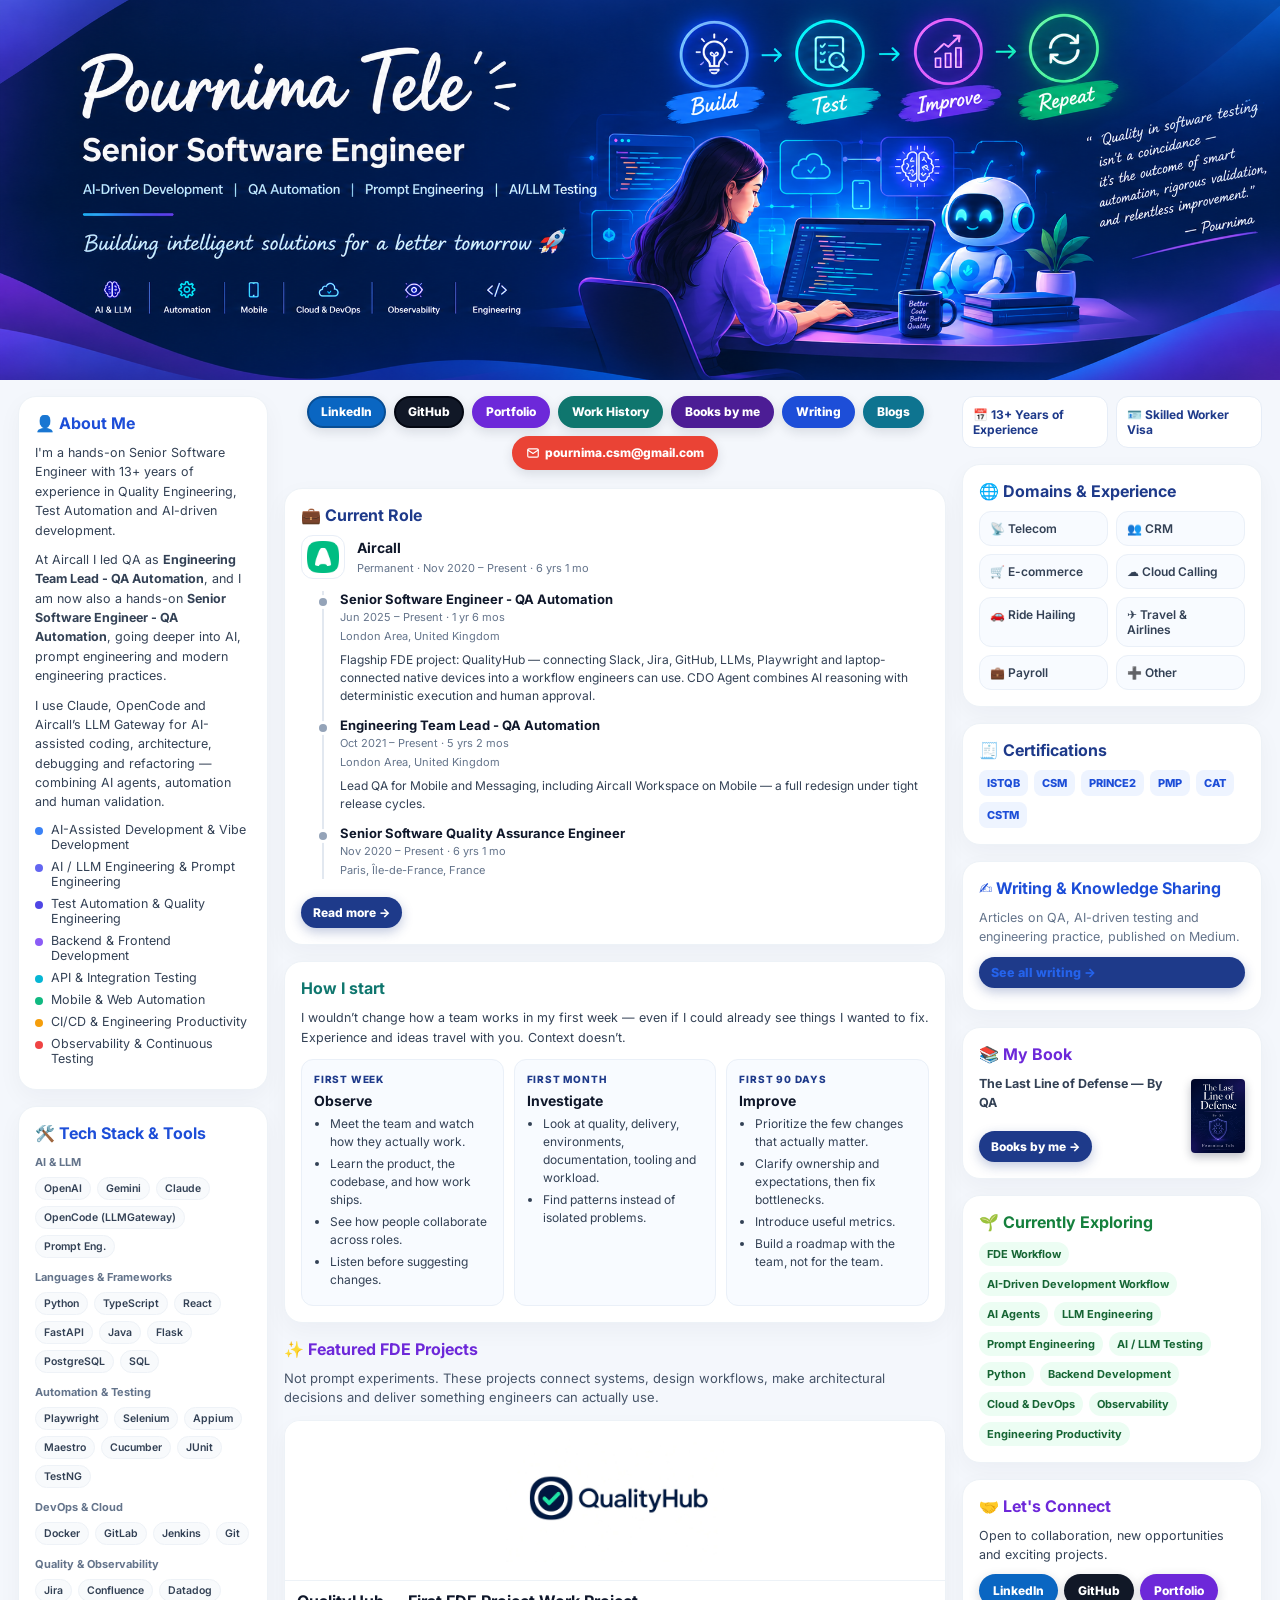
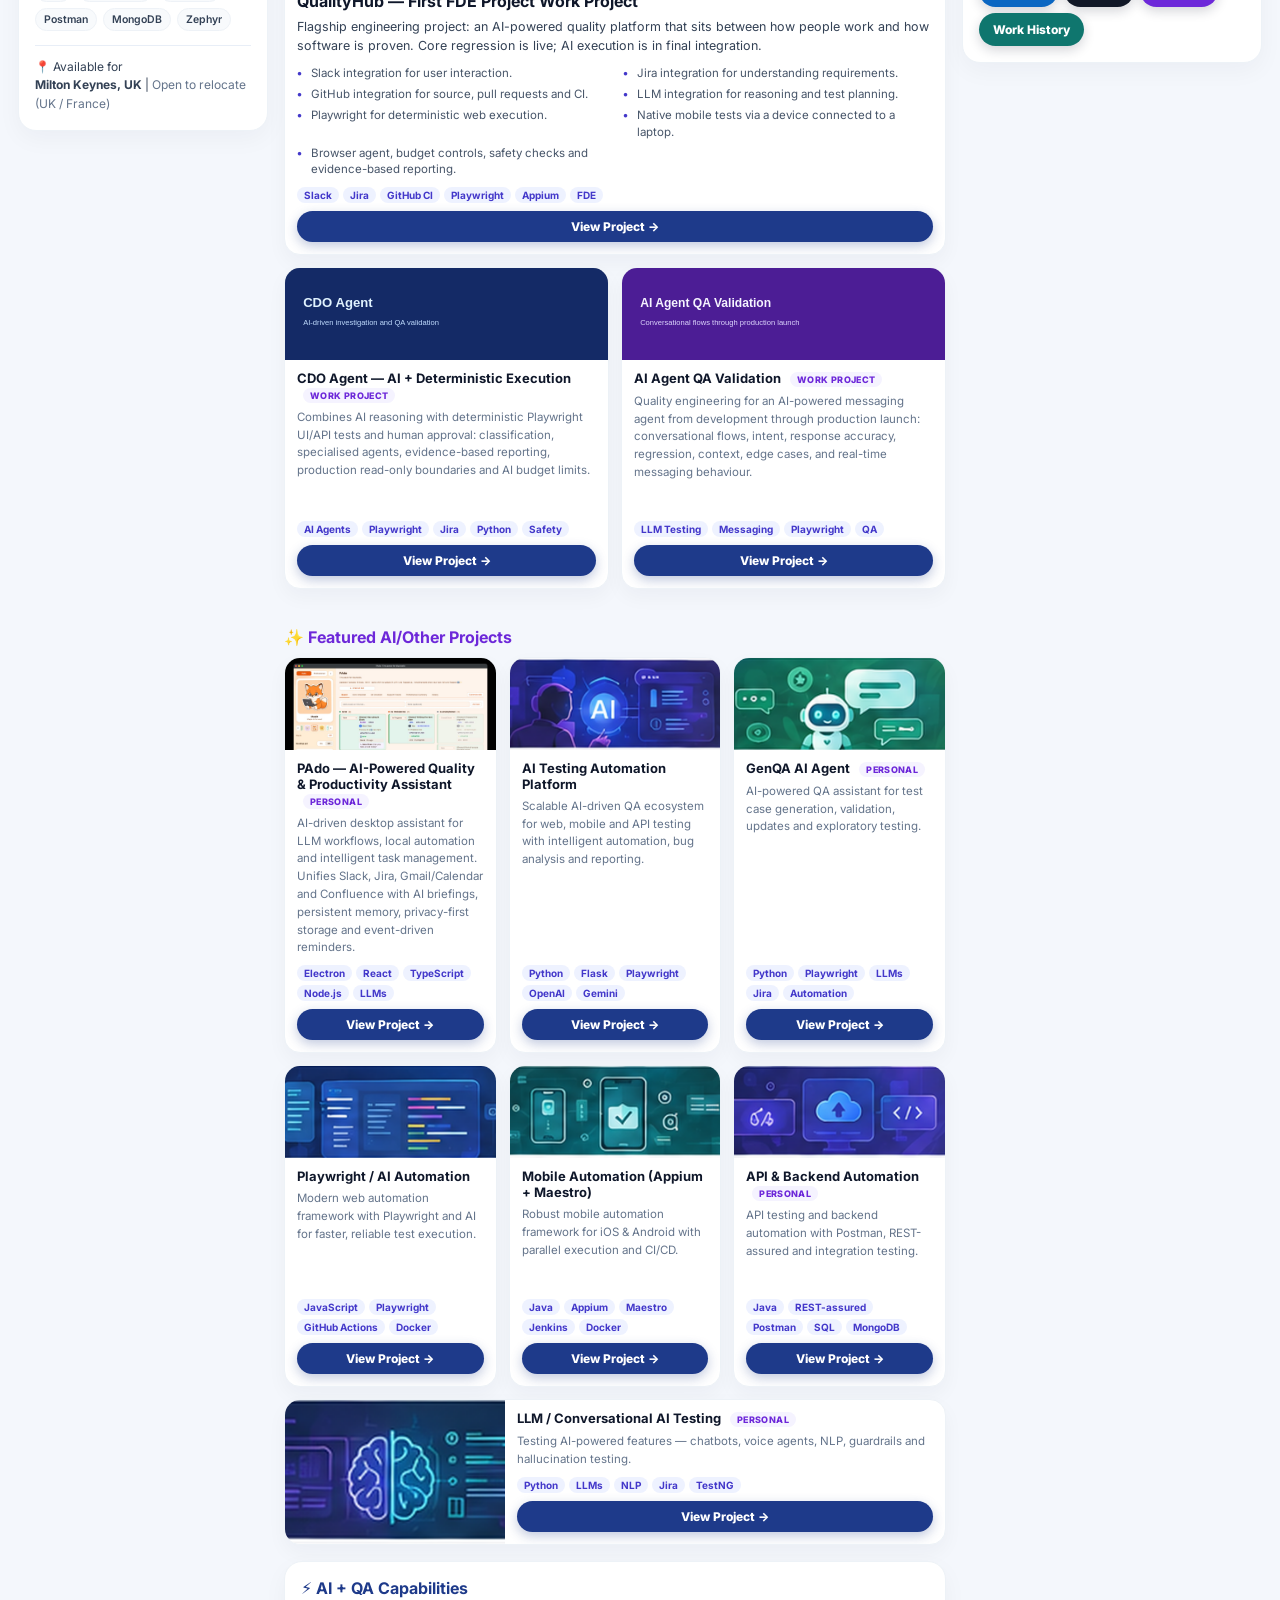
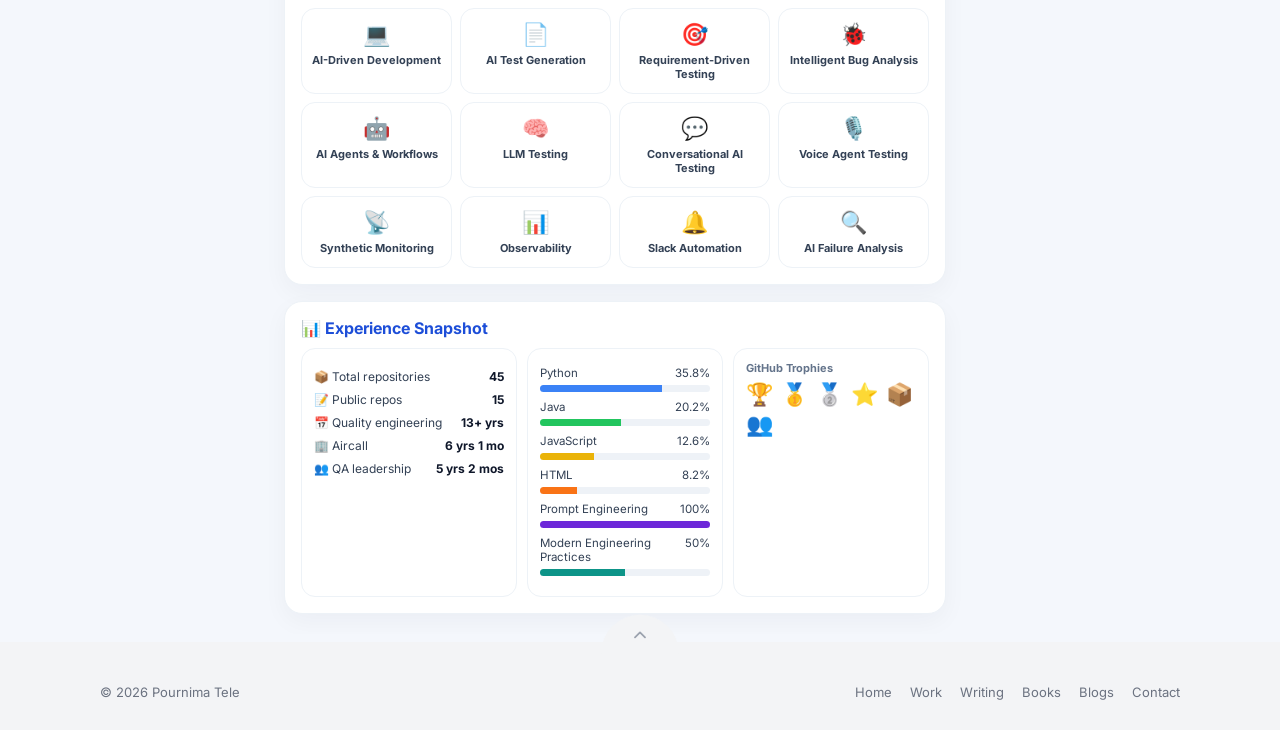
==== index.html @ 843d429a "Use the QualityHub logo on the Featured FDE project card. Co-authored-by: Cursor <cursoragent@cursor" ====
<!DOCTYPE html>
<html lang="en">
<head>
  <meta charset="UTF-8" />
  <meta name="viewport" content="width=device-width, initial-scale=1" />
  <title>Pournima Tele | Senior Software Engineer</title>
  <link rel="preconnect" href="https://fonts.googleapis.com" />
  <link href="https://fonts.googleapis.com/css2?family=Inter:wght@400;500;600;700;800&family=Great+Vibes&display=swap" rel="stylesheet" />
  <style>
    :root {
      --bg: #f4f7fc;
      --card: #ffffff;
      --text: #334155;
      --muted: #64748b;
      --title: #0f172a;
      --line: #e8eef7;
      --blue: #2563eb;
      --purple: #6d28d9;
      --green: #059669;
    }
    * { box-sizing: border-box; }
    body {
      margin: 0;
      background: var(--bg);
      font-family: Inter, ui-sans-serif, system-ui, sans-serif;
      color: var(--text);
    }
    html, body { width: 100%; overflow-x: hidden; }
    .page {
      width: 100%;
      max-width: 1440px;
      margin: 0 auto;
      background: #fff;
      overflow-x: hidden;
    }
    .mobile-hero { display: none; }
    .banner {
      display: block;
      width: 100%;
      height: 380px;
      object-fit: cover;
      object-position: center;
    }
    .shell {
      display: grid;
      grid-template-columns: 250px minmax(0, 1fr) 300px;
      gap: 16px;
      padding: 16px 18px 20px;
      background: var(--bg);
    }
    .shell > * { min-width: 0; }
    .card {
      background: var(--card);
      border: 1px solid #edf2f7;
      border-radius: 18px;
      padding: 16px;
      box-shadow: 0 8px 24px rgba(15, 23, 42, 0.04);
    }
    .stack { display: flex; flex-direction: column; gap: 16px; }
    h2 {
      margin: 0 0 10px;
      font-size: 16px;
      display: flex;
      align-items: center;
      gap: 8px;
    }
    .h-blue { color: #1d4ed8; }
    .h-purple { color: #6d28d9; }
    .h-navy { color: #1e3a8a; }
    .h-teal { color: #0f766e; }
    .h-green { color: #15803d; }
    p { margin: 0 0 10px; font-size: 12.5px; line-height: 1.55; }
    .about-list {
      list-style: none;
      padding: 0;
      margin: 8px 0 0;
      font-size: 12.5px;
    }
    .about-list li {
      display: flex;
      gap: 8px;
      align-items: flex-start;
      margin: 7px 0;
    }
    .dot {
      width: 8px; height: 8px; border-radius: 50%;
      margin-top: 5px; flex: none;
    }
    .group { margin-top: 12px; }
    .group-title {
      font-size: 11px;
      font-weight: 700;
      color: #64748b;
      margin-bottom: 8px;
    }
    .pills { display: flex; flex-wrap: wrap; gap: 6px; }
    .pill {
      display: inline-flex;
      align-items: center;
      gap: 5px;
      border-radius: 999px;
      padding: 4px 8px;
      font-size: 10.5px;
      font-weight: 600;
      background: #f8fafc;
      border: 1px solid #eef2f7;
    }
    .loc {
      margin-top: 14px;
      padding-top: 12px;
      border-top: 1px solid var(--line);
      font-size: 12px;
      color: #334155;
      line-height: 1.55;
    }
    .loc small { color: var(--muted); font-size: inherit; }
    .contact {
      display: flex;
      gap: 8px;
      flex-wrap: wrap;
      justify-content: center;
      align-items: center;
      margin-bottom: 2px;
    }
    .chip {
      display: inline-flex;
      align-items: center;
      gap: 5px;
      background: #fff;
      border: 2px solid #1e3a8a;
      border-radius: 999px;
      padding: 8px 12px;
      font-size: 12px;
      font-weight: 800;
      line-height: 1;
      color: #1e3a8a;
      text-decoration: none;
      box-shadow: 0 4px 12px rgba(15, 23, 42, 0.12);
    }
    .chip svg {
      width: 14px;
      height: 14px;
      flex: none;
    }
    .chip:hover { filter: brightness(1.08); }
    .chip-linkedin { background: #0a66c2; border-color: #084e94; color: #fff; }
    .chip-github { background: #111827; border-color: #030712; color: #fff; }
    .chip-portfolio { background: #6d28d9; border-color: #6d28d9; color: #fff; }
    .chip-email { background: #ea4335; border-color: #ea4335; color: #fff; }
    .chip-work { background: #0f766e; border-color: #0f766e; color: #fff; }
    .chip-books { background: #4c1d95; border-color: #4c1d95; color: #fff; }
    .chip-write { background: #1d4ed8; border-color: #1d4ed8; color: #fff; }
    .chip-blogs { background: #0e7490; border-color: #0e7490; color: #fff; }
    .cover-img {
      width: 54px;
      height: 74px;
      object-fit: cover;
      border-radius: 4px;
      box-shadow: 0 4px 10px rgba(15, 23, 42, 0.28);
      flex: none;
    }
    .role-card h3 {
      margin: 0 0 2px;
      font-size: 15px;
      color: var(--title);
    }
    .role-card .role-sub {
      margin: 0 0 4px;
      font-size: 12px;
      font-weight: 600;
      color: #334155;
    }
    .role-card .co {
      margin: 0;
      font-size: 14px;
      font-weight: 700;
      color: var(--title);
    }
    .role-card .tenure {
      margin: 2px 0 0;
      font-size: 11px;
      color: var(--muted);
    }
    .li-roles {
      border-left: 2px solid #e2e8f0;
      margin: 12px 0 10px 21px;
      padding-left: 16px;
    }
    .li-role { position: relative; padding: 0 0 12px; }
    .li-role:last-child { padding-bottom: 0; }
    .li-role::before {
      content: "";
      position: absolute;
      left: -21px;
      top: 7px;
      width: 8px;
      height: 8px;
      border-radius: 50%;
      background: #94a3b8;
      box-shadow: 0 0 0 3px #fff;
    }
    .li-role h3 {
      margin: 0 0 2px;
      font-size: 13px;
      color: var(--title);
    }
    .li-role .when {
      margin: 0;
      font-size: 11px;
      color: var(--muted);
    }
    .li-role .where {
      margin: 2px 0 0;
      font-size: 11px;
      color: #64748b;
    }
    .li-role .summary {
      margin: 6px 0 0;
      font-size: 12px;
      line-height: 1.5;
      color: var(--text);
    }
    .li-role ul {
      margin: 6px 0 0;
      padding-left: 16px;
      font-size: 12px;
      line-height: 1.5;
      color: var(--text);
    }
    .li-role li { margin: 4px 0; }
    .li-role .group {
      margin: 10px 0 0;
      font-size: 12px;
      font-weight: 700;
      color: var(--title);
    }
    .li-role .group + ul { margin-top: 4px; }
    .li-role .focus {
      margin: 8px 0 0;
      font-size: 11px;
      line-height: 1.5;
      color: var(--muted);
    }
    .role-card .meta {
      margin: 0 0 8px;
      font-size: 11px;
      color: var(--muted);
    }
    .start-lede { margin: 0 0 12px; }
    .start-steps {
      display: grid;
      grid-template-columns: 1fr 1fr 1fr;
      gap: 10px;
    }
    .start-step {
      background: #f8fbff;
      border: 1px solid #eaf0f8;
      border-radius: 12px;
      padding: 12px;
    }
    .start-step .when {
      margin: 0 0 4px;
      font-size: 10px;
      font-weight: 800;
      letter-spacing: 0.08em;
      text-transform: uppercase;
      color: #1e3a8a;
    }
    .start-step h3 {
      margin: 0 0 6px;
      font-size: 14px;
      color: var(--title);
    }
    .start-step ul {
      margin: 0;
      padding-left: 16px;
      font-size: 12px;
      line-height: 1.5;
    }
    .start-step li { margin: 4px 0; }
    .now {
      display: inline-block;
      background: #dcfce7;
      color: #166534;
      font-size: 10px;
      font-weight: 800;
      border-radius: 999px;
      padding: 3px 8px;
      letter-spacing: 0.04em;
      text-transform: uppercase;
      margin-bottom: 8px;
    }
    .role-id {
      display: flex;
      gap: 12px;
      align-items: center;
      margin-bottom: 8px;
    }
    .role-id .logo {
      width: 44px;
      height: 44px;
      object-fit: contain;
      border-radius: 12px;
      background: #fff;
      border: 1px solid #e8eef7;
      padding: 5px;
      flex: none;
    }
    .flagship {
      display: grid;
      grid-template-columns: 1fr;
      background: #fff;
      border: 1px solid #edf2f7;
      border-radius: 16px;
      overflow: hidden;
      margin-bottom: 12px;
      box-shadow: 0 8px 20px rgba(15, 23, 42, 0.04);
    }
    .flagship img {
      width: 100%;
      height: auto;
      min-height: 0;
      max-height: 160px;
      object-fit: contain;
      object-position: center;
      display: block;
      padding: 18px 24px;
      background: #fff;
      border-bottom: 1px solid #edf2f7;
    }
    .flagship .project-body { min-height: 0; }
    .flagship h3 { margin: 0 0 6px; font-size: 16px; color: #0f172a; }
    .flagship p { font-size: 12.5px; }
    .flagship .view { width: 100%; margin-top: auto; }
    .fde-lead {
      margin: 0 0 12px;
      font-size: 13px;
      line-height: 1.5;
      color: #475569;
    }
    .fde-rest {
      display: grid;
      grid-template-columns: 1fr 1fr;
      gap: 12px;
      margin-bottom: 22px;
    }
    .flagship .stack-list {
      display: grid;
      grid-template-columns: 1fr 1fr;
      gap: 5px 16px;
      margin: 0 0 10px;
      padding: 0;
      list-style: none;
    }
    .flagship .stack-list li {
      position: relative;
      padding-left: 14px;
      font-size: 11.5px;
      color: #475569;
      line-height: 1.4;
    }
    .flagship .stack-list li::before {
      content: "•";
      position: absolute;
      left: 0;
      color: #4338ca;
      font-weight: 800;
    }
    .projects {
      display: grid;
      grid-template-columns: 1fr 1fr 1fr;
      gap: 12px;
      align-items: stretch;
    }
    .project {
      display: flex;
      flex-direction: column;
      min-width: 0;
      background: #fff;
      border: 1px solid #edf2f7;
      border-radius: 16px;
      overflow: hidden;
      box-shadow: 0 8px 20px rgba(15, 23, 42, 0.04);
    }
    .project img { width: 100%; height: 92px; object-fit: cover; display: block; flex: none; }
    .project img.shot { object-position: top; }
    .project-body {
      padding: 10px 12px 12px;
      display: flex;
      flex-direction: column;
      flex: 1;
      min-width: 0;
      min-height: 228px;
    }
    .project h3 { margin: 0 0 6px; font-size: 13px; color: #0f172a; }
    .project .badge {
      display: inline-block;
      margin-left: 6px;
      vertical-align: middle;
      background: #f5f3ff;
      color: #6d28d9;
      font-size: 9px;
      font-weight: 800;
      letter-spacing: 0.04em;
      text-transform: uppercase;
      border-radius: 999px;
      padding: 2px 7px;
    }
    .project p { margin: 0 0 8px; font-size: 11.5px; color: #64748b; flex: 1; }
    .tags { display: flex; flex-wrap: wrap; gap: 4px; margin: 0 0 8px; }
    .tag {
      font-size: 10px;
      font-weight: 700;
      padding: 2px 7px;
      border-radius: 999px;
      background: #eef2ff;
      color: #4338ca;
    }
    .view {
      display: inline-flex;
      align-items: center;
      justify-content: center;
      margin-top: 8px;
      padding: 8px 12px;
      border-radius: 999px;
      background: #1e3a8a;
      color: #fff;
      font-size: 12px;
      font-weight: 800;
      text-decoration: none;
      box-shadow: 0 4px 12px rgba(30, 58, 138, 0.28);
    }
    .view:hover { background: #1d4ed8; color: #fff; }
    .project .view { width: 100%; margin-top: auto; }
    .project:last-child:nth-child(3n + 1) {
      grid-column: 1 / -1;
      display: grid;
      grid-template-columns: minmax(160px, 220px) minmax(0, 1fr);
      align-items: stretch;
    }
    .project:last-child:nth-child(3n + 1) .project-body { min-height: 0; }
    .project:last-child:nth-child(3n + 1) img {
      height: 100%;
      min-height: 140px;
    }
    .discuss {
      display: block;
      margin-top: 2px;
      font-size: 8px;
      font-style: italic;
      font-weight: 400;
      color: #94a3b8;
      line-height: 1.25;
    }
    .caps {
      display: grid;
      grid-template-columns: repeat(4, 1fr);
      gap: 8px;
    }
    .cap {
      background: #fff;
      border: 1px solid #edf2f7;
      border-radius: 14px;
      text-align: center;
      padding: 12px 6px;
      font-size: 11px;
      font-weight: 700;
      color: #334155;
    }
    .cap .ico { font-size: 22px; margin-bottom: 6px; }
    .snapshot { display: grid; grid-template-columns: 1.1fr 1fr 1fr; gap: 10px; }
    .mini {
      background: #fff;
      border: 1px solid #edf2f7;
      border-radius: 14px;
      padding: 12px;
    }
    .stat { display: flex; justify-content: space-between; font-size: 12px; margin: 8px 0; }
    .stat b { color: #0f172a; }
    .lang { display: flex; justify-content: space-between; font-size: 11.5px; margin: 5px 0; }
    .bar { height: 7px; border-radius: 99px; background: #eef2f7; overflow: hidden; margin: 2px 0 8px; }
    .bar span { display: block; height: 100%; }
    .right-top {
      display: grid;
      grid-template-columns: 1fr 1fr;
      gap: 8px;
    }
    .stat-pill {
      background: #fff;
      border: 1px solid #e6edf7;
      border-radius: 12px;
      padding: 10px;
      font-size: 12px;
      font-weight: 700;
      color: #1e3a8a;
    }
    .domains {
      display: grid;
      grid-template-columns: 1fr 1fr;
      gap: 8px;
    }
    .domain {
      background: #f8fbff;
      border: 1px solid #eaf0f8;
      border-radius: 12px;
      padding: 9px 10px;
      font-size: 12px;
      font-weight: 600;
    }
    .certs { display: flex; flex-wrap: wrap; gap: 6px; }
    .cert {
      background: #eef4ff;
      color: #1d4ed8;
      border-radius: 8px;
      padding: 6px 8px;
      font-size: 11px;
      font-weight: 800;
    }
    .write p {
      margin: 0 0 10px;
      font-size: 12.5px;
      line-height: 1.55;
      color: #64748b;
    }
    .write a, .write span {
      display: block;
      font-size: 12.5px;
      color: #2563eb;
      text-decoration: none;
      margin: 6px 0;
    }
    .book {
      display: flex;
      justify-content: space-between;
      gap: 8px;
      align-items: center;
    }
    .cover {
      width: 54px; height: 54px;
      border-radius: 10px;
      background: #0f172a;
      color: #fff;
      font-size: 9px;
      font-weight: 700;
      display: flex;
      align-items: center;
      justify-content: center;
      text-align: center;
      padding: 6px;
    }
    .explore { display: flex; flex-wrap: wrap; gap: 6px; }
    .explore span {
      background: #ecfdf3;
      color: #166534;
      border-radius: 999px;
      padding: 5px 8px;
      font-size: 11px;
      font-weight: 700;
    }
    .connect-row { display: flex; gap: 6px; flex-wrap: wrap; margin-top: 8px; }
    .btn {
      color: #fff;
      text-decoration: none;
      border-radius: 999px;
      padding: 9px 14px;
      font-size: 12px;
      font-weight: 800;
      box-shadow: 0 4px 12px rgba(15, 23, 42, 0.18);
    }
    .btn:hover { filter: brightness(1.08); }

    html { scroll-behavior: smooth; }
    .site-foot {
      position: relative;
      z-index: 20;
      background: #f3f4f6;
      color: #6b7280;
      padding: 40px 28px 28px;
      margin-top: 8px;
    }
    .to-top {
      position: absolute;
      left: 50%;
      top: 0;
      transform: translate(-50%, -70%);
      width: 78px;
      height: 39px;
      border-radius: 78px 78px 0 0;
      background: #f3f4f6;
      color: #9ca3af;
      display: grid;
      place-items: end center;
      padding-bottom: 8px;
      text-decoration: none;
    }
    .to-top:hover { color: #4b5563; }
    .foot-inner {
      width: min(1080px, 100%);
      margin: 0 auto;
      display: flex;
      justify-content: space-between;
      align-items: center;
      flex-wrap: wrap;
      gap: 12px 28px;
    }
    .site-foot p { margin: 0; font-size: 13px; }
    .site-foot nav { display: flex; flex-wrap: wrap; gap: 8px 18px; }
    .site-foot nav a {
      color: #6b7280;
      text-decoration: none;
      font-size: 13px;
    }
    .site-foot nav a:hover { color: #111827; }
    @media (max-width: 720px) {
      .foot-inner { justify-content: center; text-align: center; }
      .site-foot nav { justify-content: center; }
    }
    @media (max-width: 1100px) {
      .shell { grid-template-columns: 1fr; }
      .projects, .fde-rest { grid-template-columns: 1fr 1fr; }
      .flagship .stack-list { grid-template-columns: 1fr; }
      .project:last-child:nth-child(3n + 1) {
        grid-column: auto;
        display: flex;
      }
      .project:last-child:nth-child(2n + 1) {
        grid-column: 1 / -1;
        display: grid;
        grid-template-columns: minmax(160px, 220px) minmax(0, 1fr);
        align-items: stretch;
      }
      .caps { grid-template-columns: 1fr 1fr; }
      .snapshot, .domains, .right-top, .start-steps { grid-template-columns: 1fr 1fr; }
    }
    @media (max-width: 720px) {
      .banner { display: none; }
      .mobile-hero {
        display: block;
        background: linear-gradient(120deg, #071433 0%, #1e1b7a 45%, #6d28d9 100%);
        color: #fff;
        padding: 28px 18px 22px;
      }
      .mobile-hero .eyebrow {
        margin: 0 0 6px;
        font-size: 12px;
        letter-spacing: 0.04em;
        text-transform: uppercase;
        opacity: 0.85;
      }
      .mobile-hero h1 {
        margin: 0 0 8px;
        font-family: Georgia, "Times New Roman", serif;
        font-size: 34px;
        line-height: 1.1;
        font-weight: 700;
      }
      .mobile-hero p { margin: 0 0 8px; font-size: 14px; line-height: 1.45; color: #e5e7eb; }
      .mobile-hero .cycle { margin: 12px 0 0; font-weight: 700; color: #fff; }
      .shell { grid-template-columns: 1fr; gap: 12px; padding: 12px; }
      .projects, .fde-rest, .caps, .snapshot, .domains, .right-top, .start-steps { grid-template-columns: 1fr; }
      .flagship { grid-template-columns: 1fr; }
      .flagship img { height: auto; max-height: 120px; min-height: 0; }
      .project img { height: 140px; }
      .project:last-child:nth-child(3n + 1),
      .project:last-child:nth-child(2n + 1) {
        grid-column: auto;
        display: flex;
      }
      .project:last-child:nth-child(3n + 1) img,
      .project:last-child:nth-child(2n + 1) img { height: 140px; min-height: 0; }
      .contact .chip { width: auto; justify-content: center; }
      h2 { font-size: 18px; }
      p, .about-list { font-size: 14px; }
    }
  </style>
</head>
<body id="top">
  <div class="page" id="dashboard">
    <img class="banner" src="./profile-assets/banner.png?v=5" alt="Pournima Tele banner" />
    <div class="mobile-hero">
      <p class="eyebrow">Senior Software Engineer</p>
      <h1>Pournima Tele</h1>
      <p>AI-Driven Development · QA Automation · Prompt Engineering · AI/LLM Testing</p>
      <p class="cycle">Prompt · Build · Test · Improve · Repeat</p>
    </div>
    <div class="shell">
      <aside class="stack" id="col-left">
        <section class="card">
          <h2 class="h-blue">👤 About Me</h2>
          <p>I'm a hands-on Senior Software Engineer with 13+ years of experience in Quality Engineering, Test Automation and AI-driven development.</p>
          <p>At Aircall I led QA as <b>Engineering Team Lead - QA Automation</b>, and I am now also a hands-on <b>Senior Software Engineer - QA Automation</b>, going deeper into AI, prompt engineering and modern engineering practices.</p>
          <p>I use Claude, OpenCode and Aircall’s LLM Gateway for AI-assisted coding, architecture, debugging and refactoring — combining AI agents, automation and human validation.</p>
          <ul class="about-list">
            <li><span class="dot" style="background:#3b82f6"></span>AI-Assisted Development &amp; Vibe Development</li>
            <li><span class="dot" style="background:#6366f1"></span>AI / LLM Engineering & Prompt Engineering</li>
            <li><span class="dot" style="background:#4f46e5"></span>Test Automation & Quality Engineering</li>
            <li><span class="dot" style="background:#8b5cf6"></span>Backend & Frontend Development</li>
            <li><span class="dot" style="background:#06b6d4"></span>API & Integration Testing</li>
            <li><span class="dot" style="background:#10b981"></span>Mobile & Web Automation</li>
            <li><span class="dot" style="background:#f59e0b"></span>CI/CD & Engineering Productivity</li>
            <li><span class="dot" style="background:#ef4444"></span>Observability & Continuous Testing</li>
          </ul>
        </section>
        <section class="card">
          <h2 class="h-blue">🛠️ Tech Stack & Tools</h2>
          <div class="group"><div class="group-title">AI & LLM</div><div class="pills">
            <span class="pill">OpenAI</span><span class="pill">Gemini</span><span class="pill">Claude</span><span class="pill">OpenCode (LLMGateway)</span><span class="pill">Prompt Eng.</span>
          </div></div>
          <div class="group"><div class="group-title">Languages & Frameworks</div><div class="pills">
            <span class="pill">Python</span><span class="pill">TypeScript</span><span class="pill">React</span><span class="pill">FastAPI</span><span class="pill">Java</span><span class="pill">Flask</span><span class="pill">PostgreSQL</span><span class="pill">SQL</span>
          </div></div>
          <div class="group"><div class="group-title">Automation & Testing</div><div class="pills">
            <span class="pill">Playwright</span><span class="pill">Selenium</span><span class="pill">Appium</span><span class="pill">Maestro</span>
            <span class="pill">Cucumber</span><span class="pill">JUnit</span><span class="pill">TestNG</span>
          </div></div>
          <div class="group"><div class="group-title">DevOps & Cloud</div><div class="pills">
            <span class="pill">Docker</span><span class="pill">GitLab</span><span class="pill">Jenkins</span><span class="pill">Git</span>
          </div></div>
          <div class="group"><div class="group-title">Quality & Observability</div><div class="pills">
            <span class="pill">Jira</span><span class="pill">Confluence</span><span class="pill">Datadog</span><span class="pill">Postman</span>
            <span class="pill">MongoDB</span><span class="pill">Zephyr</span>
          </div></div>
          <div class="loc">📍 Available for<br/><b>Milton Keynes, UK</b> | <small>Open to relocate (UK / France)</small></div>
        </section>
      </aside>

      <main class="stack" id="col-center">
        <div class="contact">
          <a class="chip chip-linkedin" href="https://www.linkedin.com/in/pournimatele/" target="_blank" rel="noopener noreferrer">LinkedIn</a>
          <a class="chip chip-github" href="https://github.com/QAPournima">GitHub</a>
          <a class="chip chip-portfolio" href="https://pournimacsm.wixsite.com/qapournima" target="_blank" rel="noopener noreferrer">Portfolio</a>
          <a class="chip chip-work" href="./work-history.html">Work History</a>
          <a class="chip chip-books" href="./books.html">Books by me</a>
          <a class="chip chip-write" href="./writing.html">Writing</a>
          <a class="chip chip-blogs" href="./blogs.html">Blogs</a>
          <a class="chip chip-email" href="mailto:pournima.csm@gmail.com" title="Contact me">
            <svg viewBox="0 0 24 24" fill="none" stroke="currentColor" stroke-width="2" stroke-linecap="round" stroke-linejoin="round" aria-hidden="true"><rect x="3" y="5" width="18" height="14" rx="2"/><path d="M3 7l9 6 9-6"/></svg>
            pournima.csm@gmail.com
          </a>
        </div>
        <section class="card role-card">
          <h2 class="h-navy">💼 Current Role</h2>
          <div class="role-id">
            <img class="logo" src="./profile-assets/logos/aircall.png" alt="Aircall logo" />
            <div>
              <p class="co">Aircall</p>
              <p class="tenure">Permanent · Nov 2020 – Present · 6 yrs 1 mo</p>
            </div>
          </div>
          <div class="li-roles">
            <div class="li-role">
              <h3>Senior Software Engineer - QA Automation</h3>
              <p class="when">Jun 2025 – Present · 1 yr 6 mos</p>
              <p class="where">London Area, United Kingdom</p>
              <p class="summary">Flagship FDE project: QualityHub — connecting Slack, Jira, GitHub, LLMs, Playwright and laptop-connected native devices into a workflow engineers can use. CDO Agent combines AI reasoning with deterministic execution and human approval.</p>
            </div>
            <div class="li-role">
              <h3>Engineering Team Lead - QA Automation</h3>
              <p class="when">Oct 2021 – Present · 5 yrs 2 mos</p>
              <p class="where">London Area, United Kingdom</p>
              <p class="summary">Lead QA for Mobile and Messaging, including Aircall Workspace on Mobile — a full redesign under tight release cycles.</p>
            </div>
            <div class="li-role">
              <h3>Senior Software Quality Assurance Engineer</h3>
              <p class="when">Nov 2020 – Present · 6 yrs 1 mo</p>
              <p class="where">Paris, Île-de-France, France</p>
            </div>
          </div>
          <a class="view" href="./work-history.html#aircall">Read more →</a>
        </section>
        <section class="card start-card">
          <h2 class="h-teal">How I start</h2>
          <p class="start-lede">I wouldn’t change how a team works in my first week — even if I could already see things I wanted to fix. Experience and ideas travel with you. Context doesn’t.</p>
          <div class="start-steps">
            <article class="start-step">
              <p class="when">First week</p>
              <h3>Observe</h3>
              <ul>
                <li>Meet the team and watch how they actually work.</li>
                <li>Learn the product, the codebase, and how work ships.</li>
                <li>See how people collaborate across roles.</li>
                <li>Listen before suggesting changes.</li>
              </ul>
            </article>
            <article class="start-step">
              <p class="when">First month</p>
              <h3>Investigate</h3>
              <ul>
                <li>Look at quality, delivery, environments, documentation, tooling and workload.</li>
                <li>Find patterns instead of isolated problems.</li>
              </ul>
            </article>
            <article class="start-step">
              <p class="when">First 90 days</p>
              <h3>Improve</h3>
              <ul>
                <li>Prioritize the few changes that actually matter.</li>
                <li>Clarify ownership and expectations, then fix bottlenecks.</li>
                <li>Introduce useful metrics.</li>
                <li>Build a roadmap with the team, not for the team.</li>
              </ul>
            </article>
          </div>
        </section>
        <section>
          <h2 class="h-purple">✨ Featured FDE Projects</h2>
          <p class="fde-lead">Not prompt experiments. These projects connect systems, design workflows, make architectural decisions and deliver something engineers can actually use.</p>
          <article class="flagship">
            <img src="./profile-assets/qualityhub-logo.jpg" alt="QualityHub logo" />
            <div class="project-body">
              <h3>QualityHub — First FDE Project <span class="badge">Work Project</span></h3>
              <p>Flagship engineering project: an AI-powered quality platform that sits between how people work and how software is proven. Core regression is live; AI execution is in final integration.</p>
              <ul class="stack-list">
                <li>Slack integration for user interaction.</li>
                <li>Jira integration for understanding requirements.</li>
                <li>GitHub integration for source, pull requests and CI.</li>
                <li>LLM integration for reasoning and test planning.</li>
                <li>Playwright for deterministic web execution.</li>
                <li>Native mobile tests via a device connected to a laptop.</li>
                <li>Browser agent, budget controls, safety checks and evidence-based reporting.</li>
              </ul>
              <div class="tags"><span class="tag">Slack</span><span class="tag">Jira</span><span class="tag">GitHub CI</span><span class="tag">Playwright</span><span class="tag">Appium</span><span class="tag">FDE</span></div>
              <a class="view" href="https://qapournima.github.io/qualityhub/">View Project →</a>
            </div>
          </article>
          <div class="fde-rest">
            <article class="project">
              <img src="./profile-assets/cdo-agent.svg" alt="CDO Agent AI-driven engineering workflow" />
              <div class="project-body">
                <h3>CDO Agent — AI + Deterministic Execution <span class="badge">Work Project</span></h3>
                <p>Combines AI reasoning with deterministic Playwright UI/API tests and human approval: classification, specialised agents, evidence-based reporting, production read-only boundaries and AI budget limits.</p>
                <div class="tags"><span class="tag">AI Agents</span><span class="tag">Playwright</span><span class="tag">Jira</span><span class="tag">Python</span><span class="tag">Safety</span></div>
                <a class="view" href="./work-history.html#aircall">View Project →</a>
              </div>
            </article>
            <article class="project">
              <img src="./profile-assets/ai-agent-qa.svg" alt="AI Agent QA Validation" />
              <div class="project-body">
                <h3>AI Agent QA Validation <span class="badge">Work Project</span></h3>
                <p>Quality engineering for an AI-powered messaging agent from development through production launch: conversational flows, intent, response accuracy, regression, context, edge cases, and real-time messaging behaviour.</p>
                <div class="tags"><span class="tag">LLM Testing</span><span class="tag">Messaging</span><span class="tag">Playwright</span><span class="tag">QA</span></div>
                <a class="view" href="./work-history.html#aircall">View Project →</a>
              </div>
            </article>
          </div>
        </section>
        <section>
          <h2 class="h-purple">✨ Featured AI/Other Projects</h2>
          <div class="projects">
            <article class="project">
              <img class="shot" src="./profile-assets/pado.png" alt="PAdo AI-powered quality and productivity assistant" />
              <div class="project-body">
                <h3>PAdo — AI-Powered Quality &amp; Productivity Assistant <span class="badge">Personal</span></h3>
                <p>AI-driven desktop assistant for LLM workflows, local automation and intelligent task management. Unifies Slack, Jira, Gmail/Calendar and Confluence with AI briefings, persistent memory, privacy-first storage and event-driven reminders.</p>
                <div class="tags"><span class="tag">Electron</span><span class="tag">React</span><span class="tag">TypeScript</span><span class="tag">Node.js</span><span class="tag">LLMs</span></div>
                <a class="view" href="https://github.com/QAPournima/PAdo">View Project →</a>
              </div>
            </article>
            <article class="project">
              <img src="./profile-assets/ai-testing-platform.png" alt="AI Testing Automation Platform" />
              <div class="project-body">
                <h3>AI Testing Automation Platform</h3>
                <p>Scalable AI-driven QA ecosystem for web, mobile and API testing with intelligent automation, bug analysis and reporting.</p>
                <div class="tags"><span class="tag">Python</span><span class="tag">Flask</span><span class="tag">Playwright</span><span class="tag">OpenAI</span><span class="tag">Gemini</span></div>
                <a class="view" href="https://github.com/QAPournima/Zap-Prototype">View Project →</a>
              </div>
            </article>
            <article class="project">
              <img src="./profile-assets/genqa-ai-agent.png" alt="GenQA AI Agent" />
              <div class="project-body">
                <h3>GenQA AI Agent <span class="badge">Personal</span></h3>
                <p>AI-powered QA assistant for test case generation, validation, updates and exploratory testing.</p>
                <div class="tags"><span class="tag">Python</span><span class="tag">Playwright</span><span class="tag">LLMs</span><span class="tag">Jira</span><span class="tag">Automation</span></div>
                <a class="view" href="https://github.com/QAPournima/GenQA-AI-Agent-Web">View Project →</a>
              </div>
            </article>
            <article class="project">
              <img src="./profile-assets/playwright-ai-automation.png" alt="Playwright AI Automation" />
              <div class="project-body">
                <h3>Playwright / AI Automation</h3>
                <p>Modern web automation framework with Playwright and AI for faster, reliable test execution.</p>
                <div class="tags"><span class="tag">JavaScript</span><span class="tag">Playwright</span><span class="tag">GitHub Actions</span><span class="tag">Docker</span></div>
                <a class="view" href="https://github.com/QAPournima/playwrightWithJavascript">View Project →</a>
              </div>
            </article>
            <article class="project">
              <img src="./profile-assets/mobile-maestro-automation.png" alt="Mobile Automation" />
              <div class="project-body">
                <h3>Mobile Automation (Appium + Maestro)</h3>
                <p>Robust mobile automation framework for iOS & Android with parallel execution and CI/CD.</p>
                <div class="tags"><span class="tag">Java</span><span class="tag">Appium</span><span class="tag">Maestro</span><span class="tag">Jenkins</span><span class="tag">Docker</span></div>
                <a class="view" href="https://github.com/QAPournima/QAAutomationTest_Mobile">View Project →</a>
              </div>
            </article>
            <article class="project">
              <img src="./profile-assets/api-backend-automation.png" alt="API and Backend Automation" />
              <div class="project-body">
                <h3>API & Backend Automation <span class="badge">Personal</span></h3>
                <p>API testing and backend automation with Postman, REST-assured and integration testing.</p>
                <div class="tags"><span class="tag">Java</span><span class="tag">REST-assured</span><span class="tag">Postman</span><span class="tag">SQL</span><span class="tag">MongoDB</span></div>
                <a class="view" href="https://github.com/QAPournima/QAAutomation">View Project →</a>
              </div>
            </article>
            <article class="project">
              <img src="./profile-assets/llm-conversational-ai-testing.png" alt="LLM Conversational AI Testing" />
              <div class="project-body">
                <h3>LLM / Conversational AI Testing <span class="badge">Personal</span></h3>
                <p>Testing AI-powered features — chatbots, voice agents, NLP, guardrails and hallucination testing.</p>
                <div class="tags"><span class="tag">Python</span><span class="tag">LLMs</span><span class="tag">NLP</span><span class="tag">Jira</span><span class="tag">TestNG</span></div>
                <a class="view" href="https://github.com/QAPournima/AI-Testing-Agents">View Project →</a>
              </div>
            </article>
          </div>
        </section>
        <section class="card">
          <h2 class="h-navy">⚡ AI + QA Capabilities</h2>
          <div class="caps">
            <div class="cap"><div class="ico">💻</div>AI-Driven Development</div>
            <div class="cap"><div class="ico">📄</div>AI Test Generation</div>
            <div class="cap"><div class="ico">🎯</div>Requirement-Driven Testing</div>
            <div class="cap"><div class="ico">🐞</div>Intelligent Bug Analysis</div>
            <div class="cap"><div class="ico">🤖</div>AI Agents & Workflows</div>
            <div class="cap"><div class="ico">🧠</div>LLM Testing</div>
            <div class="cap"><div class="ico">💬</div>Conversational AI Testing</div>
            <div class="cap"><div class="ico">🎙️</div>Voice Agent Testing</div>
            <div class="cap"><div class="ico">📡</div>Synthetic Monitoring</div>
            <div class="cap"><div class="ico">📊</div>Observability</div>
            <div class="cap"><div class="ico">🔔</div>Slack Automation</div>
            <div class="cap"><div class="ico">🔍</div>AI Failure Analysis</div>
          </div>
        </section>
        <section class="card">
          <h2 class="h-blue">📊 Experience Snapshot</h2>
          <div class="snapshot">
            <div class="mini">
              <div class="stat"><span>📦 Total repositories</span><b>45</b></div>
              <div class="stat"><span>📝 Public repos</span><b>15</b></div>
              <div class="stat"><span>📅 Quality engineering</span><b>13+ yrs</b></div>
              <div class="stat"><span>🏢 Aircall</span><b>6 yrs 1 mo</b></div>
              <div class="stat"><span>👥 QA leadership</span><b>5 yrs 2 mos</b></div>
            </div>
            <div class="mini">
              <div class="lang"><span>Python</span><span>35.8%</span></div><div class="bar"><span style="width:72%;background:#3b82f6"></span></div>
              <div class="lang"><span>Java</span><span>20.2%</span></div><div class="bar"><span style="width:48%;background:#22c55e"></span></div>
              <div class="lang"><span>JavaScript</span><span>12.6%</span></div><div class="bar"><span style="width:32%;background:#eab308"></span></div>
              <div class="lang"><span>HTML</span><span>8.2%</span></div><div class="bar"><span style="width:22%;background:#f97316"></span></div>
              <div class="lang"><span>Prompt Engineering</span><span>100%</span></div><div class="bar"><span style="width:100%;background:#6d28d9"></span></div>
              <div class="lang"><span>Modern Engineering Practices</span><span>50%</span></div><div class="bar"><span style="width:50%;background:#0d9488"></span></div>
            </div>
            <div class="mini">
              <div class="group-title">GitHub Trophies</div>
              <div style="display:flex;flex-wrap:wrap;gap:8px;font-size:22px;line-height:1;margin-top:8px;">
                <span title="Commits">🏆</span>
                <span title="Pull Requests">🥇</span>
                <span title="Issues">🥈</span>
                <span title="Stars">⭐</span>
                <span title="Repositories">📦</span>
                <span title="Followers">👥</span>
              </div>
            </div>
          </div>
        </section>
      </main>

      <aside class="stack" id="col-right">
        <div class="right-top">
          <div class="stat-pill">📅 13+ Years of Experience</div>
          <div class="stat-pill">🪪 Skilled Worker Visa</div>
        </div>
        <section class="card">
          <h2 class="h-navy">🌐 Domains & Experience</h2>
          <div class="domains">
            <div class="domain">📡 Telecom</div>
            <div class="domain">👥 CRM</div>
            <div class="domain">🛒 E-commerce</div>
            <div class="domain">☁️ Cloud Calling</div>
            <div class="domain">🚗 Ride Hailing</div>
            <div class="domain">✈️ Travel & Airlines</div>
            <div class="domain">💼 Payroll</div>
            <div class="domain">➕ Other</div>
          </div>
        </section>
        <section class="card">
          <h2 class="h-navy">🧾 Certifications</h2>
          <div class="certs">
            <span class="cert">ISTQB</span><span class="cert">CSM</span><span class="cert">PRINCE2</span>
            <span class="cert">PMP</span><span class="cert">CAT</span><span class="cert">CSTM</span>
          </div>
        </section>
        <section class="card write">
          <h2 class="h-blue">✍️ Writing & Knowledge Sharing</h2>
          <p>Articles on QA, AI-driven testing and engineering practice, published on Medium.</p>
          <a class="view" href="./writing.html">See all writing →</a>
        </section>
        <section class="card">
          <h2 class="h-purple">📚 My Book</h2>
          <div class="book">
            <div>
              <p><b>The Last Line of Defense — By QA</b></p>
              <a class="view" href="./books.html">Books by me →</a>
            </div>
            <a href="./books/read.html?id=the-last-line-of-defense"><img class="cover-img" src="./profile-assets/books/last-line-cover.png" alt="The Last Line of Defense cover" /></a>
          </div>
        </section>
        <section class="card">
          <h2 class="h-green">🌱 Currently Exploring</h2>
          <div class="explore">
            <span>FDE Workflow</span><span>AI-Driven Development Workflow</span>
            <span>AI Agents</span><span>LLM Engineering</span><span>Prompt Engineering</span>
            <span>AI / LLM Testing</span><span>Python</span><span>Backend Development</span>
            <span>Cloud & DevOps</span><span>Observability</span><span>Engineering Productivity</span>
          </div>
        </section>
        <section class="card">
          <h2 class="h-purple">🤝 Let's Connect</h2>
          <p>Open to collaboration, new opportunities and exciting projects.</p>
          <div class="connect-row">
            <a class="btn" style="background:#0a66c2" href="https://www.linkedin.com/in/pournimatele/" target="_blank" rel="noopener noreferrer">LinkedIn</a>
            <a class="btn" style="background:#111827" href="https://github.com/QAPournima">GitHub</a>
            <a class="btn" style="background:#6d28d9" href="https://pournimacsm.wixsite.com/qapournima" target="_blank" rel="noopener noreferrer">Portfolio</a>
            <a class="btn" style="background:#0f766e" href="./work-history.html">Work History</a>
          </div>
        </section>
      </aside>
    </div>
  </div>
  <footer class="site-foot">
    <a class="to-top" href="#top" aria-label="Back to top"><svg viewBox="0 0 24 24" width="20" height="20" aria-hidden="true"><path d="M6 14l6-6 6 6" fill="none" stroke="currentColor" stroke-width="2.2" stroke-linecap="round" stroke-linejoin="round"/></svg></a>
    <div class="foot-inner">
      <p>© 2026 Pournima Tele</p>
      <nav aria-label="Footer">
        <a href="./index.html">Home</a>
        <a href="./work-history.html">Work</a>
        <a href="./writing.html">Writing</a>
        <a href="./books.html">Books</a>
        <a href="./blogs.html">Blogs</a>
        <a href="mailto:pournima.csm@gmail.com">Contact</a>
      </nav>
    </div>
  </footer>
</body>
</html>
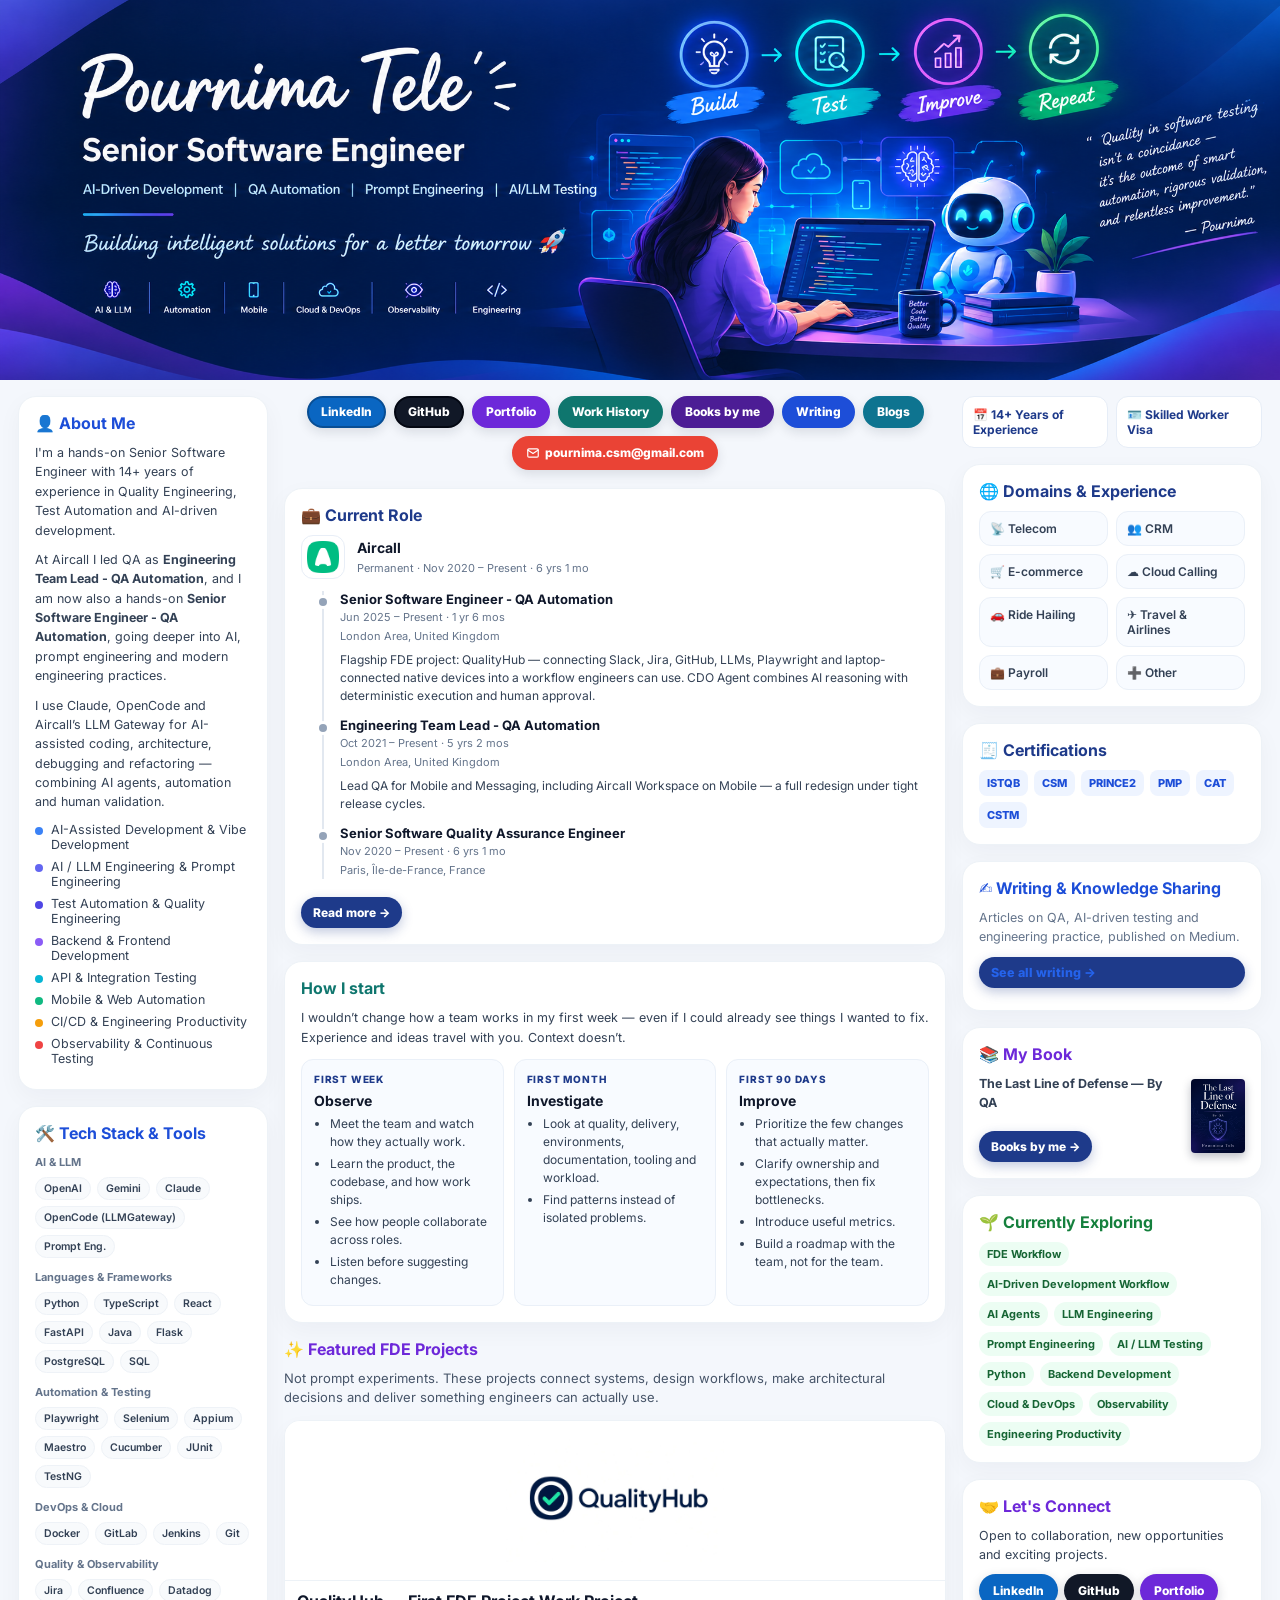
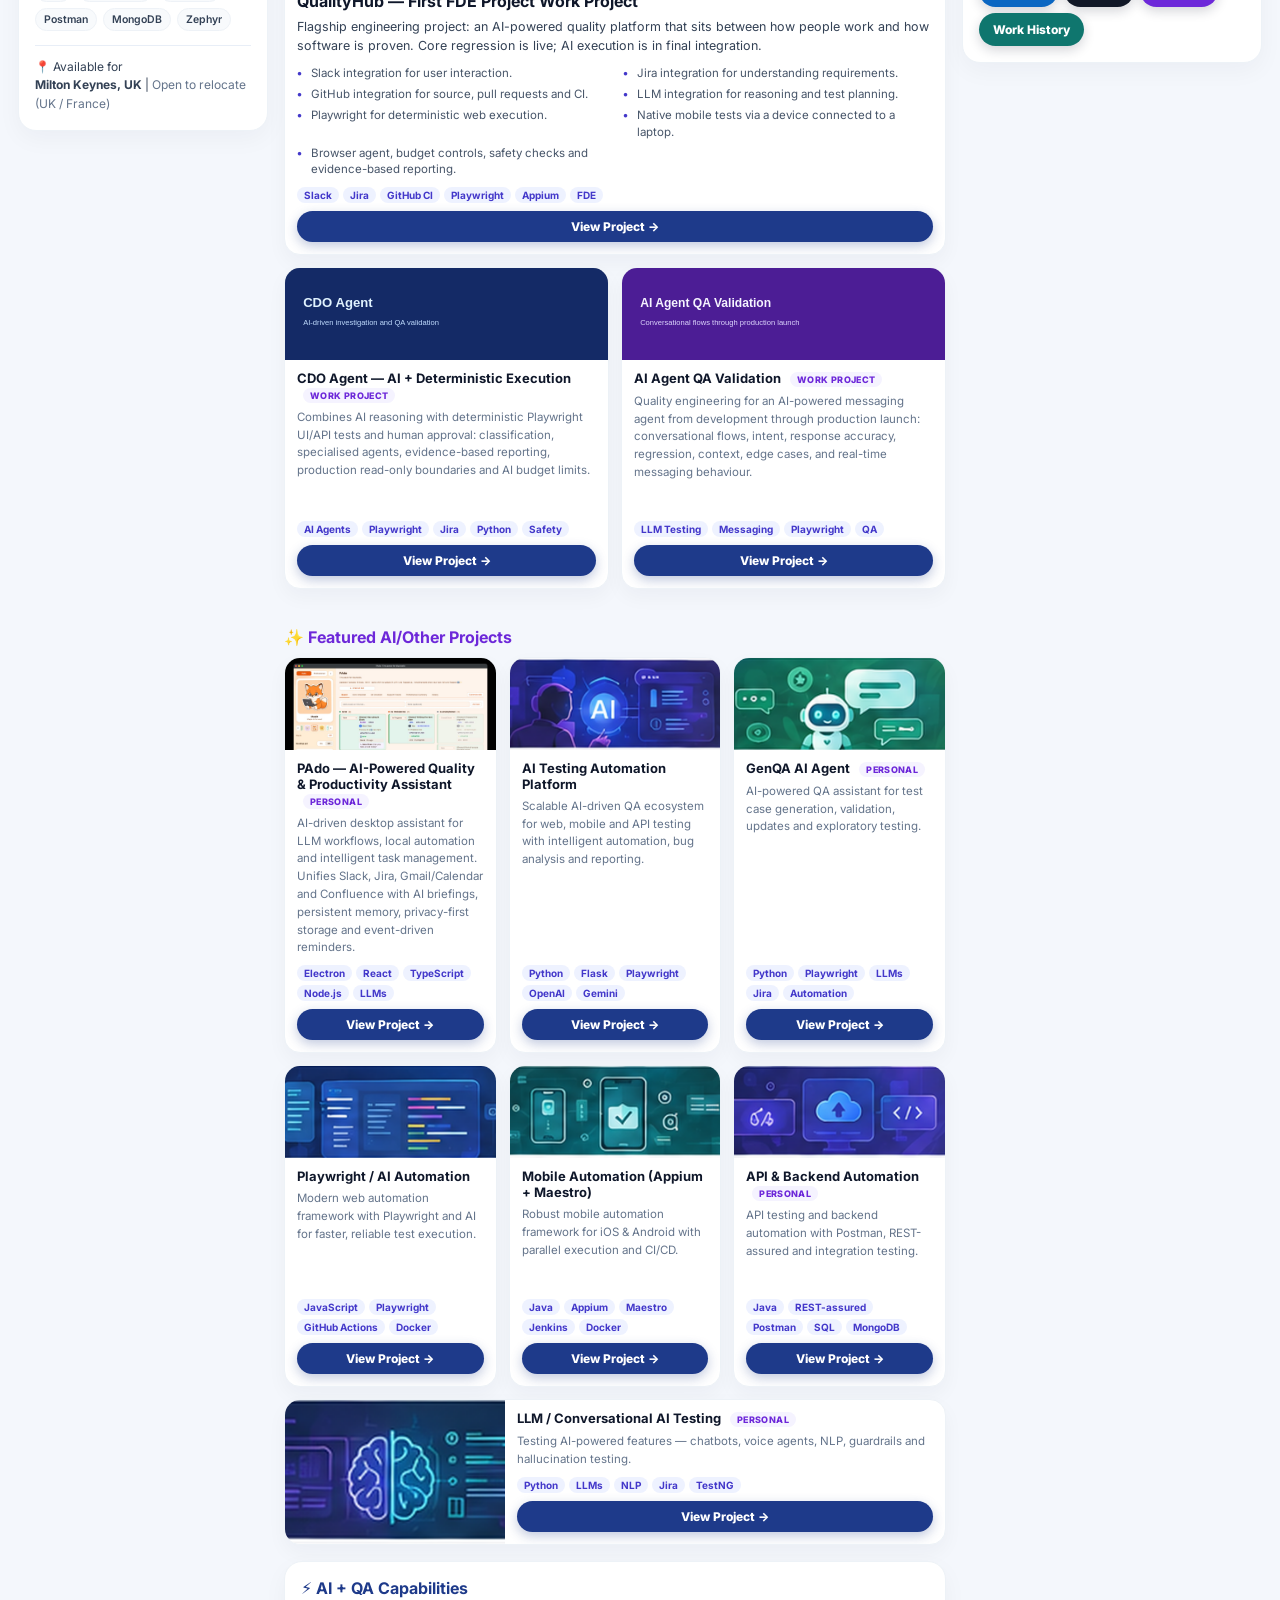
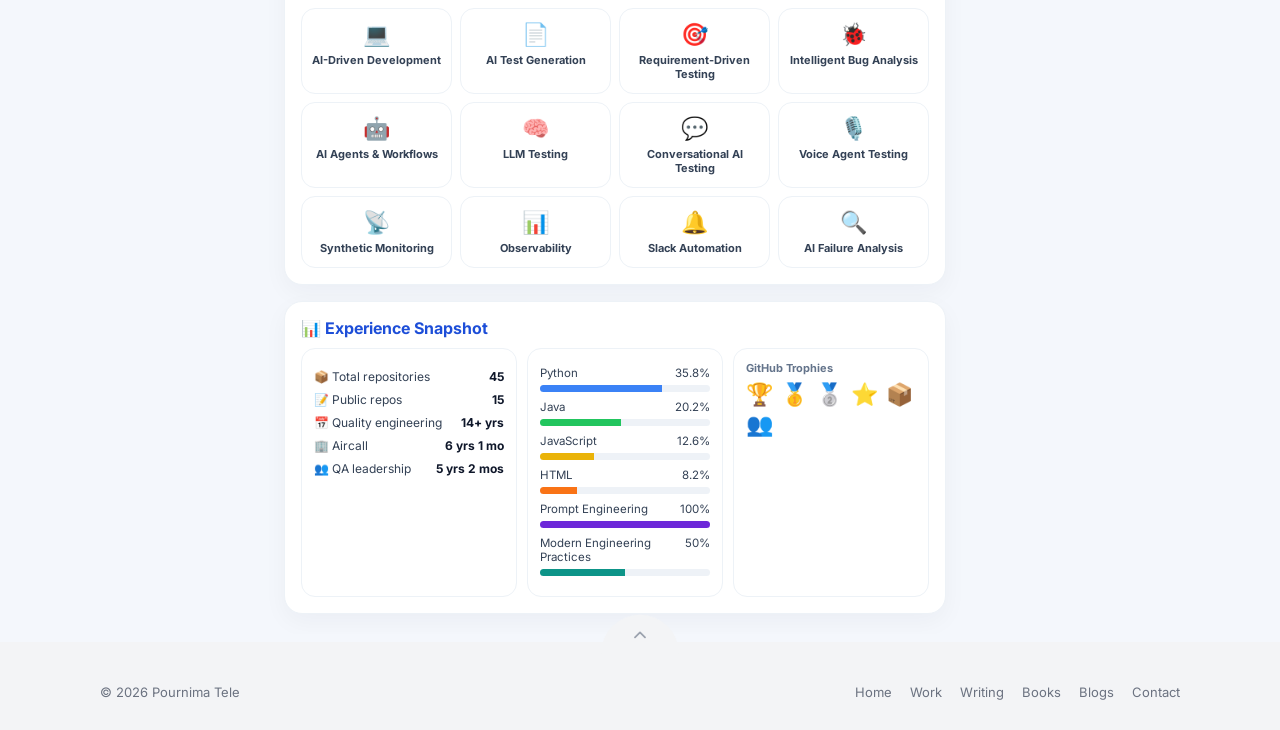
==== commit 219360b4: "Update total experience to 14+ years to match LinkedIn. Co-authored-by: Cursor <cursoragent@cursor.c" ====
--- a/index.html
+++ b/index.html
@@ -687,7 +687,7 @@
       <aside class="stack" id="col-left">
         <section class="card">
           <h2 class="h-blue">👤 About Me</h2>
-          <p>I'm a hands-on Senior Software Engineer with 13+ years of experience in Quality Engineering, Test Automation and AI-driven development.</p>
+          <p>I'm a hands-on Senior Software Engineer with 14+ years of experience in Quality Engineering, Test Automation and AI-driven development.</p>
           <p>At Aircall I led QA as <b>Engineering Team Lead - QA Automation</b>, and I am now also a hands-on <b>Senior Software Engineer - QA Automation</b>, going deeper into AI, prompt engineering and modern engineering practices.</p>
           <p>I use Claude, OpenCode and Aircall’s LLM Gateway for AI-assisted coding, architecture, debugging and refactoring — combining AI agents, automation and human validation.</p>
           <ul class="about-list">
@@ -935,7 +935,7 @@
             <div class="mini">
               <div class="stat"><span>📦 Total repositories</span><b>45</b></div>
               <div class="stat"><span>📝 Public repos</span><b>15</b></div>
-              <div class="stat"><span>📅 Quality engineering</span><b>13+ yrs</b></div>
+              <div class="stat"><span>📅 Quality engineering</span><b>14+ yrs</b></div>
               <div class="stat"><span>🏢 Aircall</span><b>6 yrs 1 mo</b></div>
               <div class="stat"><span>👥 QA leadership</span><b>5 yrs 2 mos</b></div>
             </div>
@@ -964,7 +964,7 @@
 
       <aside class="stack" id="col-right">
         <div class="right-top">
-          <div class="stat-pill">📅 13+ Years of Experience</div>
+          <div class="stat-pill">📅 14+ Years of Experience</div>
           <div class="stat-pill">🪪 Skilled Worker Visa</div>
         </div>
         <section class="card">
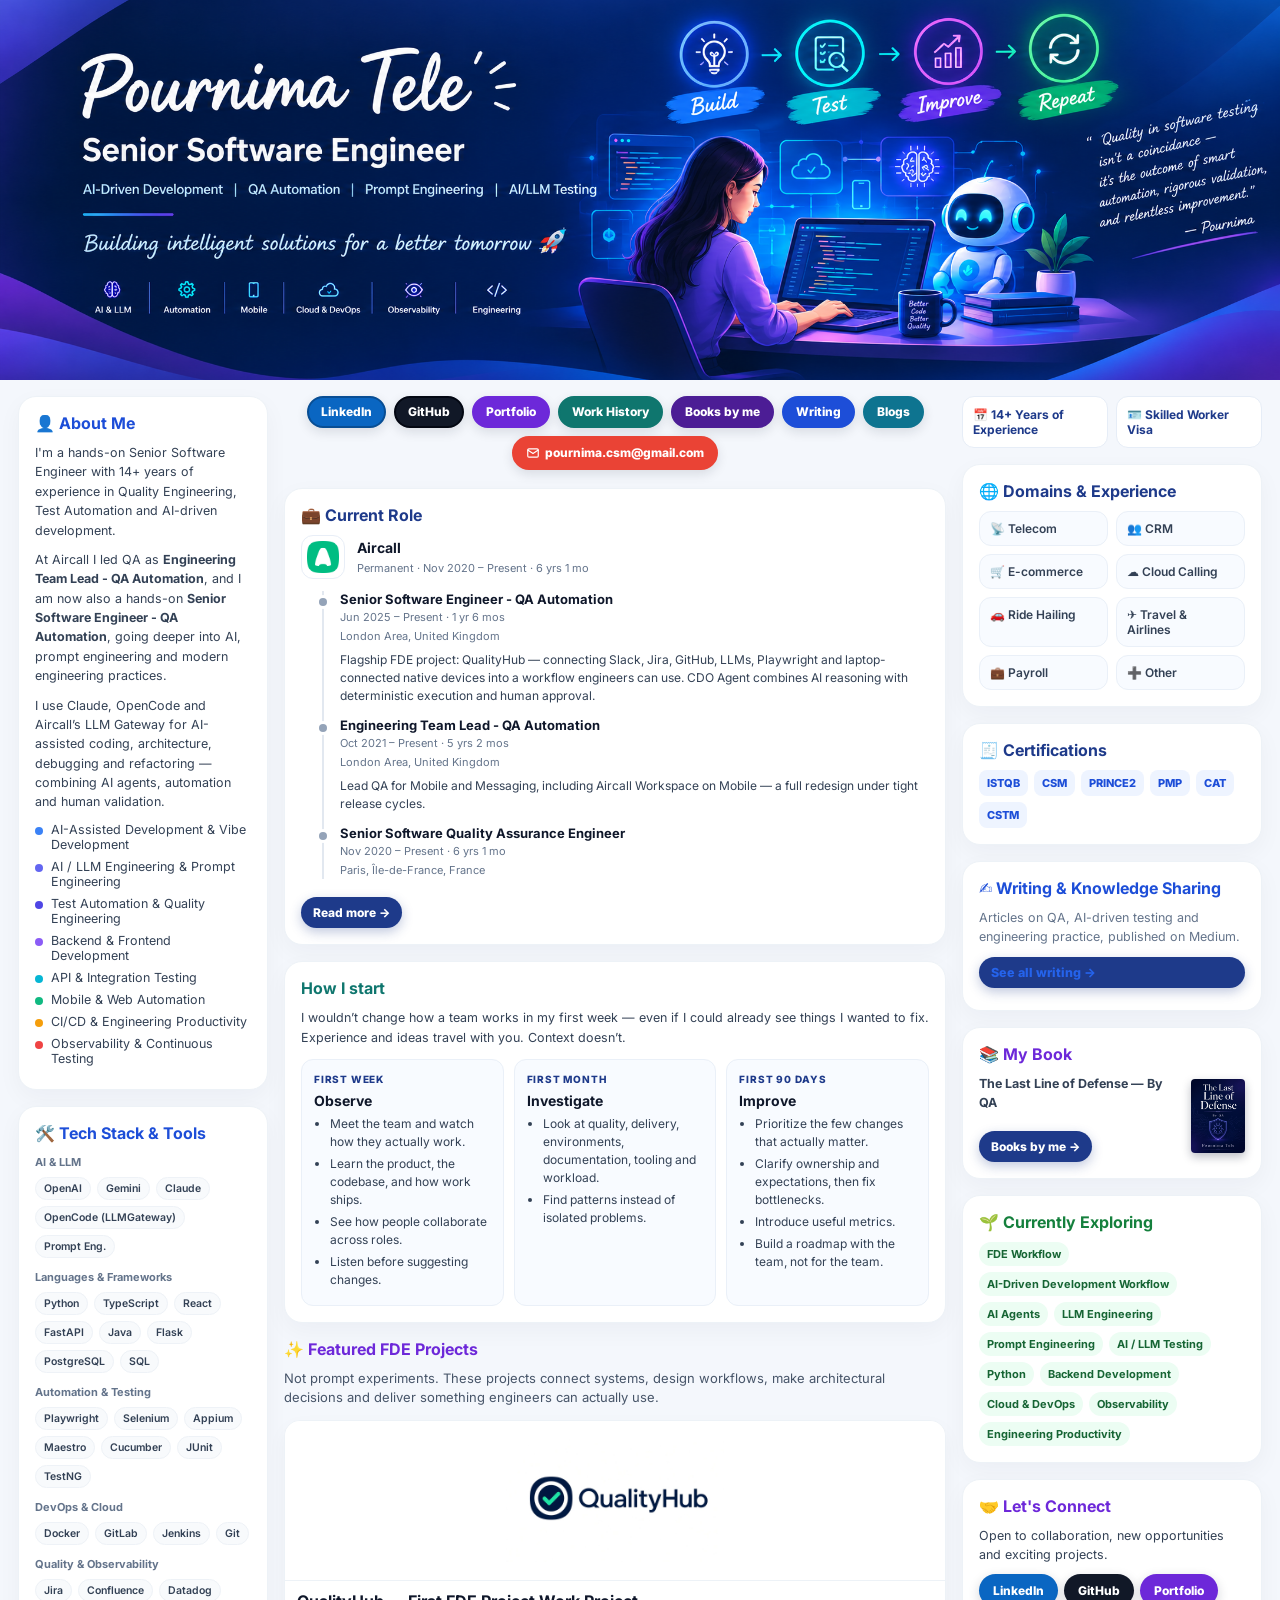
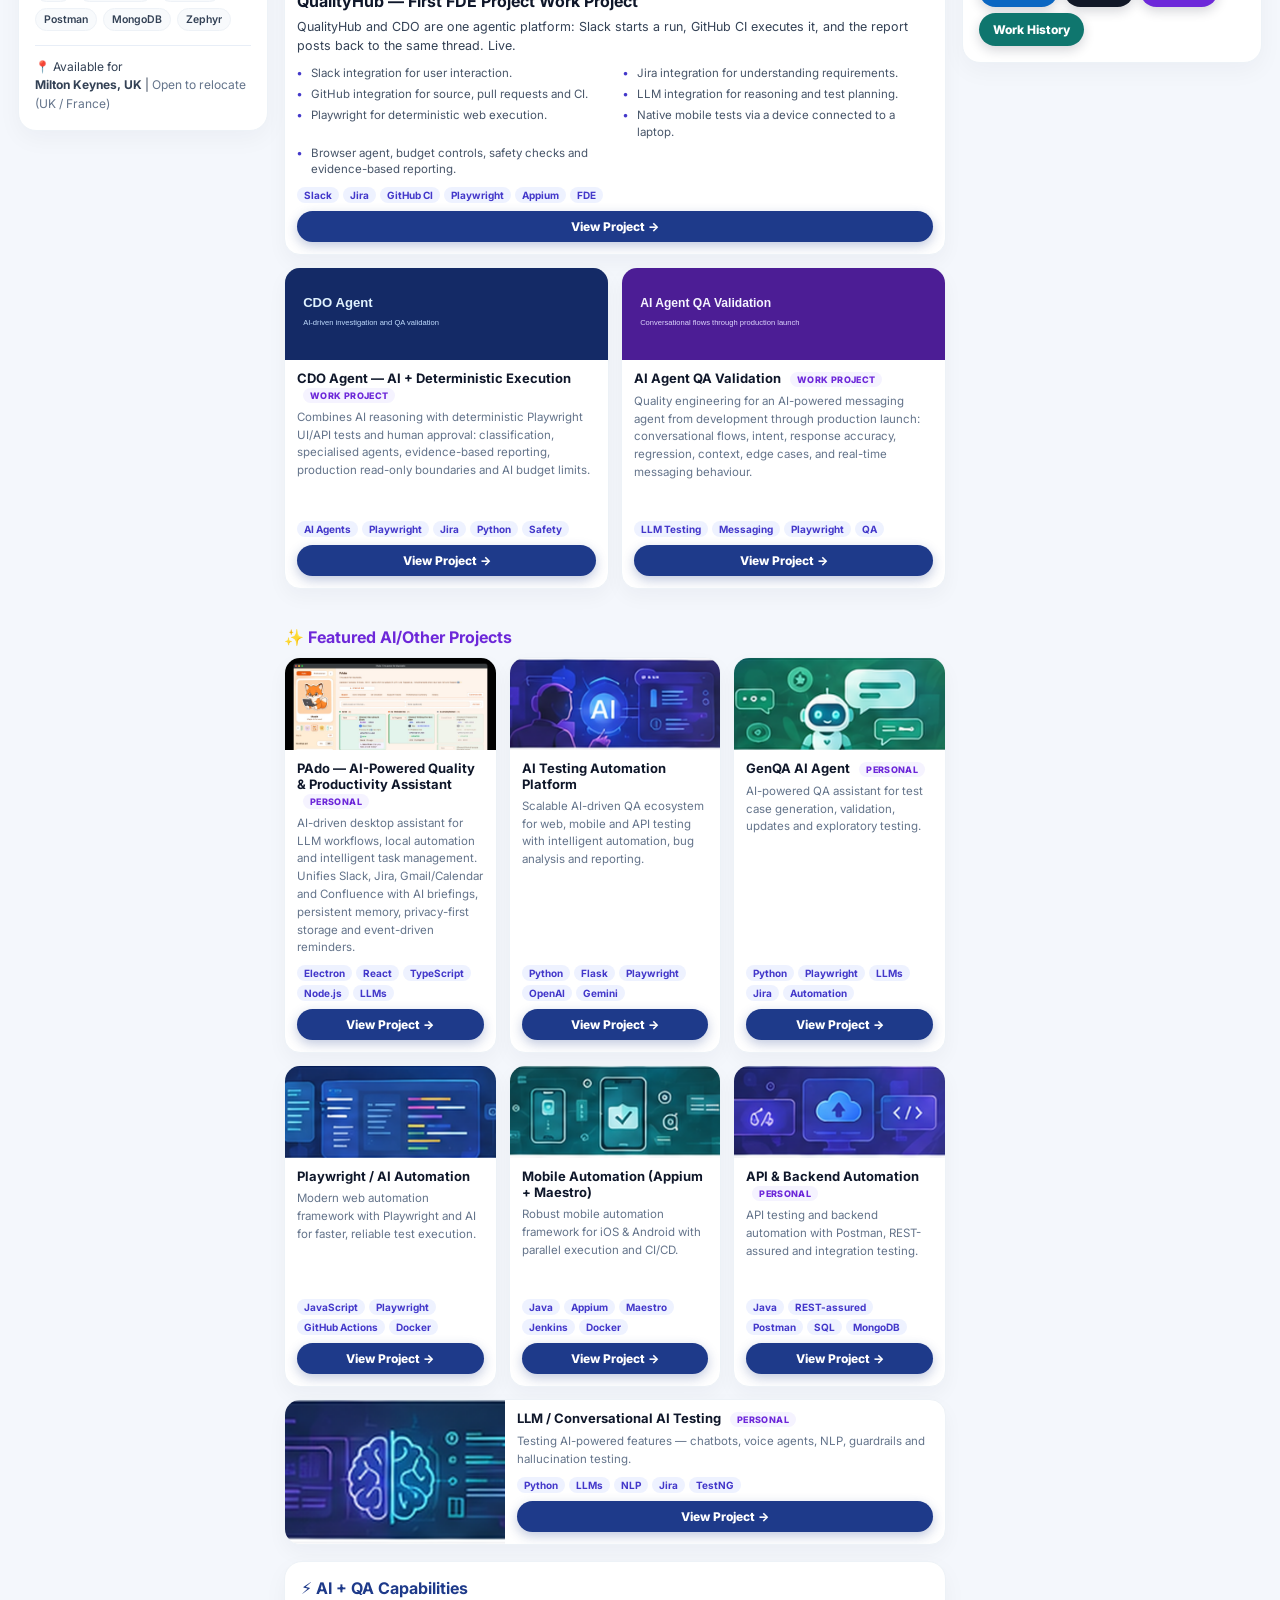
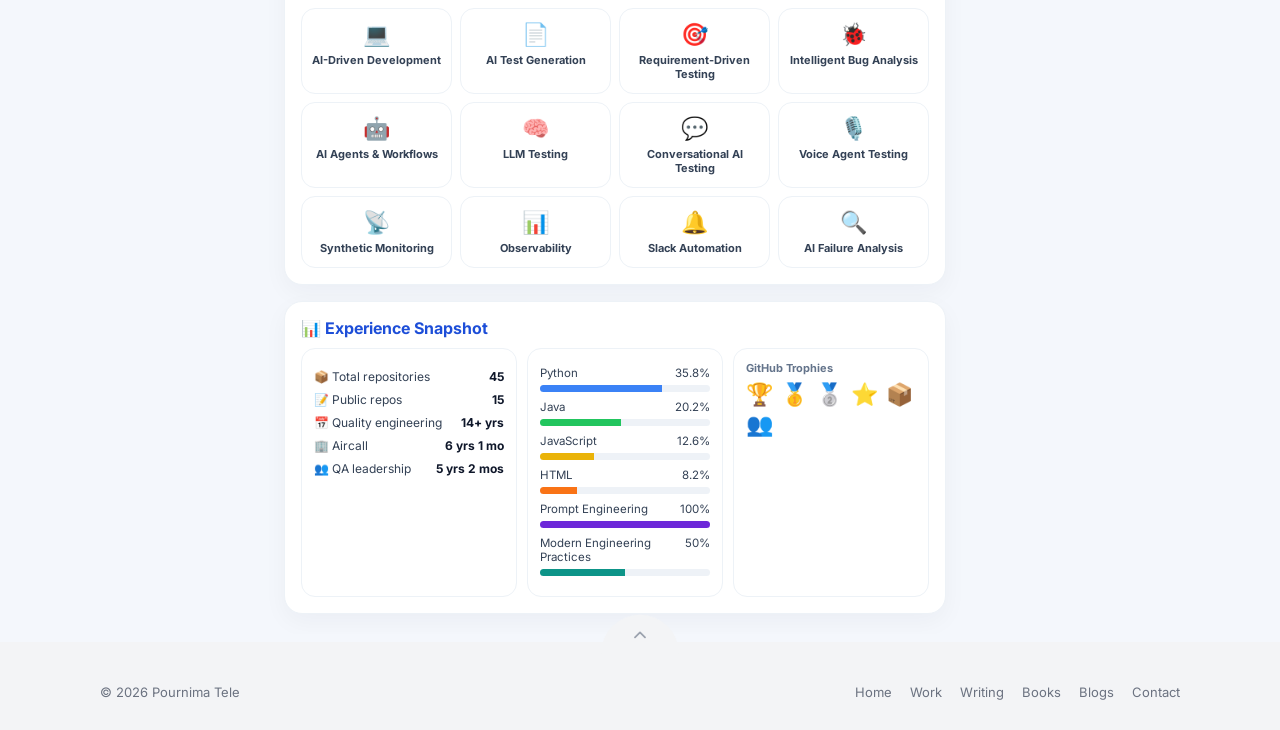
==== commit 5b49f7f4: "Host the QualityHub FDE project page on the CV. Co-authored-by: Cursor <cursoragent@cursor.com>" ====
--- a/index.html
+++ b/index.html
@@ -809,7 +809,7 @@
             <img src="./profile-assets/qualityhub-logo.jpg" alt="QualityHub logo" />
             <div class="project-body">
               <h3>QualityHub — First FDE Project <span class="badge">Work Project</span></h3>
-              <p>Flagship engineering project: an AI-powered quality platform that sits between how people work and how software is proven. Core regression is live; AI execution is in final integration.</p>
+              <p>QualityHub and CDO are one agentic platform: Slack starts a run, GitHub CI executes it, and the report posts back to the same thread. Live.</p>
               <ul class="stack-list">
                 <li>Slack integration for user interaction.</li>
                 <li>Jira integration for understanding requirements.</li>
@@ -820,7 +820,7 @@
                 <li>Browser agent, budget controls, safety checks and evidence-based reporting.</li>
               </ul>
               <div class="tags"><span class="tag">Slack</span><span class="tag">Jira</span><span class="tag">GitHub CI</span><span class="tag">Playwright</span><span class="tag">Appium</span><span class="tag">FDE</span></div>
-              <a class="view" href="https://qapournima.github.io/qualityhub/">View Project →</a>
+              <a class="view" href="./qualityhub/">View Project →</a>
             </div>
           </article>
           <div class="fde-rest">
@@ -830,7 +830,7 @@
                 <h3>CDO Agent — AI + Deterministic Execution <span class="badge">Work Project</span></h3>
                 <p>Combines AI reasoning with deterministic Playwright UI/API tests and human approval: classification, specialised agents, evidence-based reporting, production read-only boundaries and AI budget limits.</p>
                 <div class="tags"><span class="tag">AI Agents</span><span class="tag">Playwright</span><span class="tag">Jira</span><span class="tag">Python</span><span class="tag">Safety</span></div>
-                <a class="view" href="./work-history.html#aircall">View Project →</a>
+                <a class="view" href="./qualityhub/#cdo">View Project →</a>
               </div>
             </article>
             <article class="project">
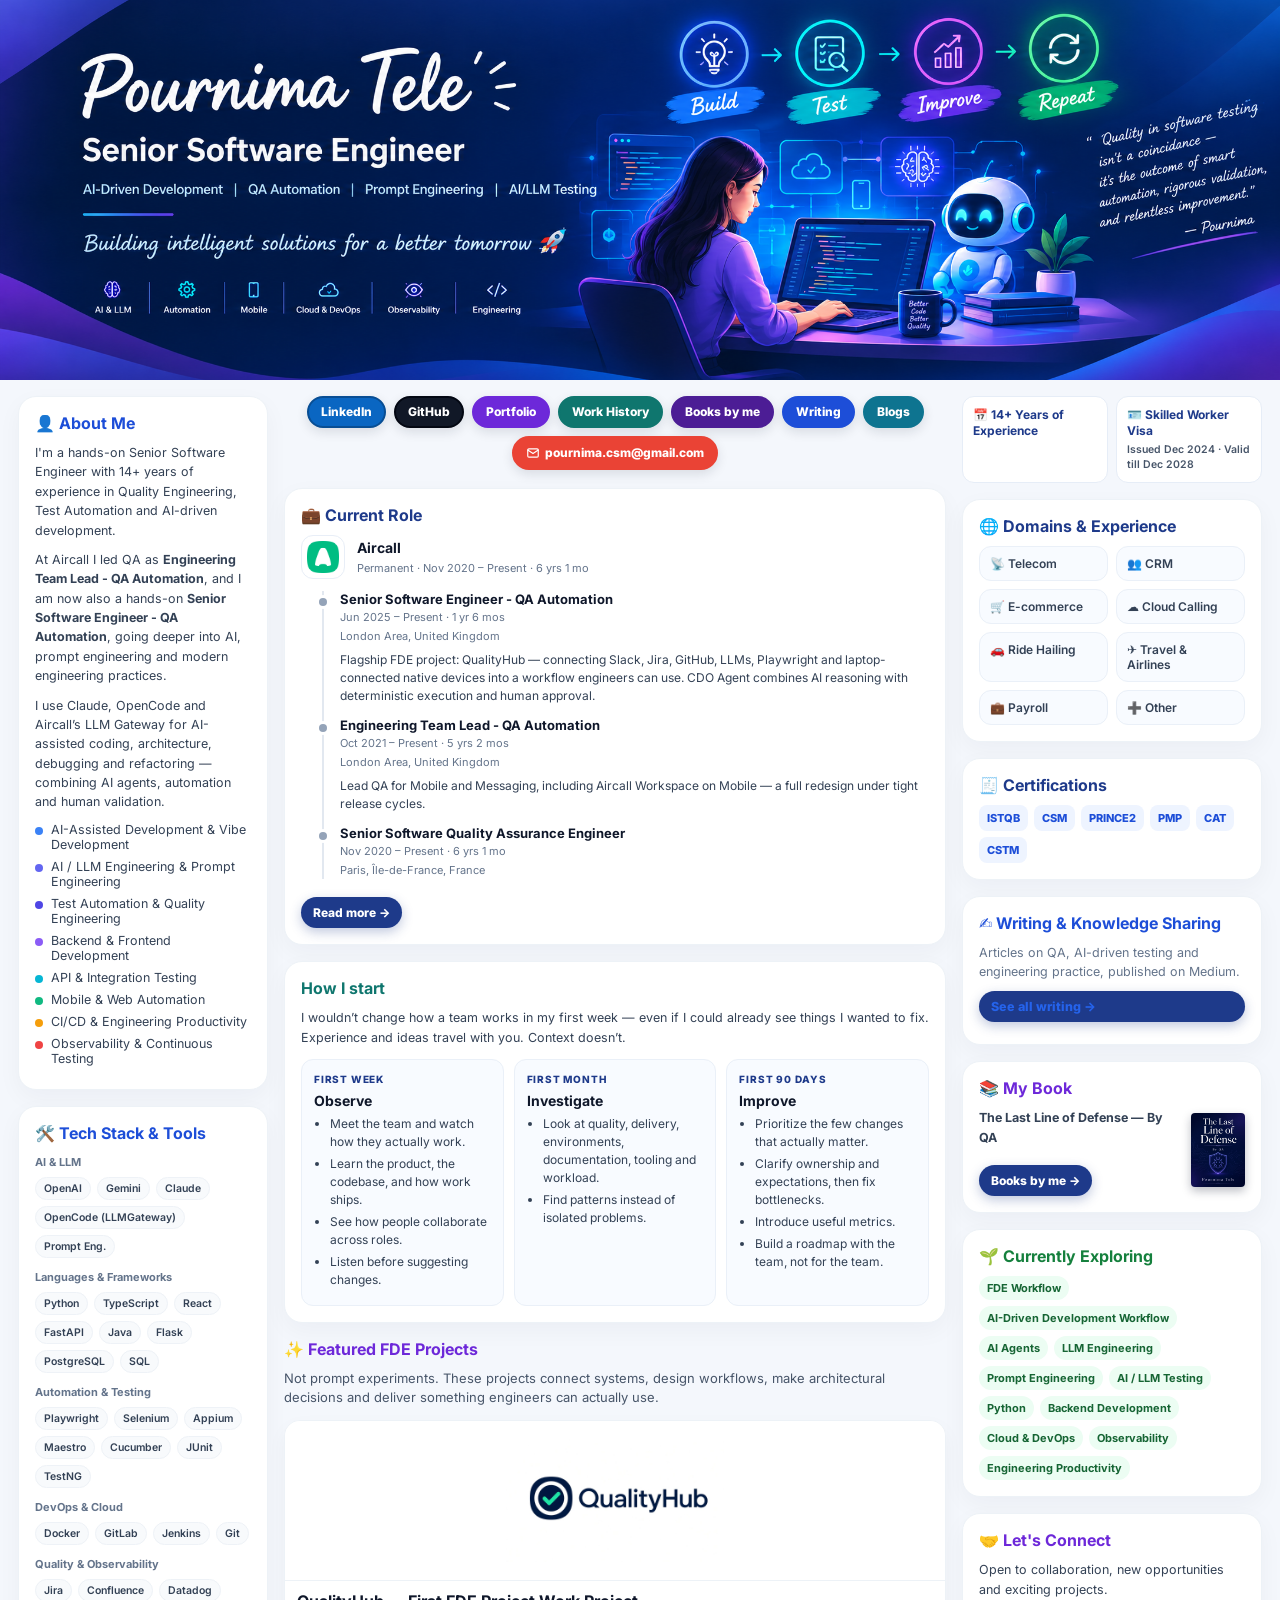
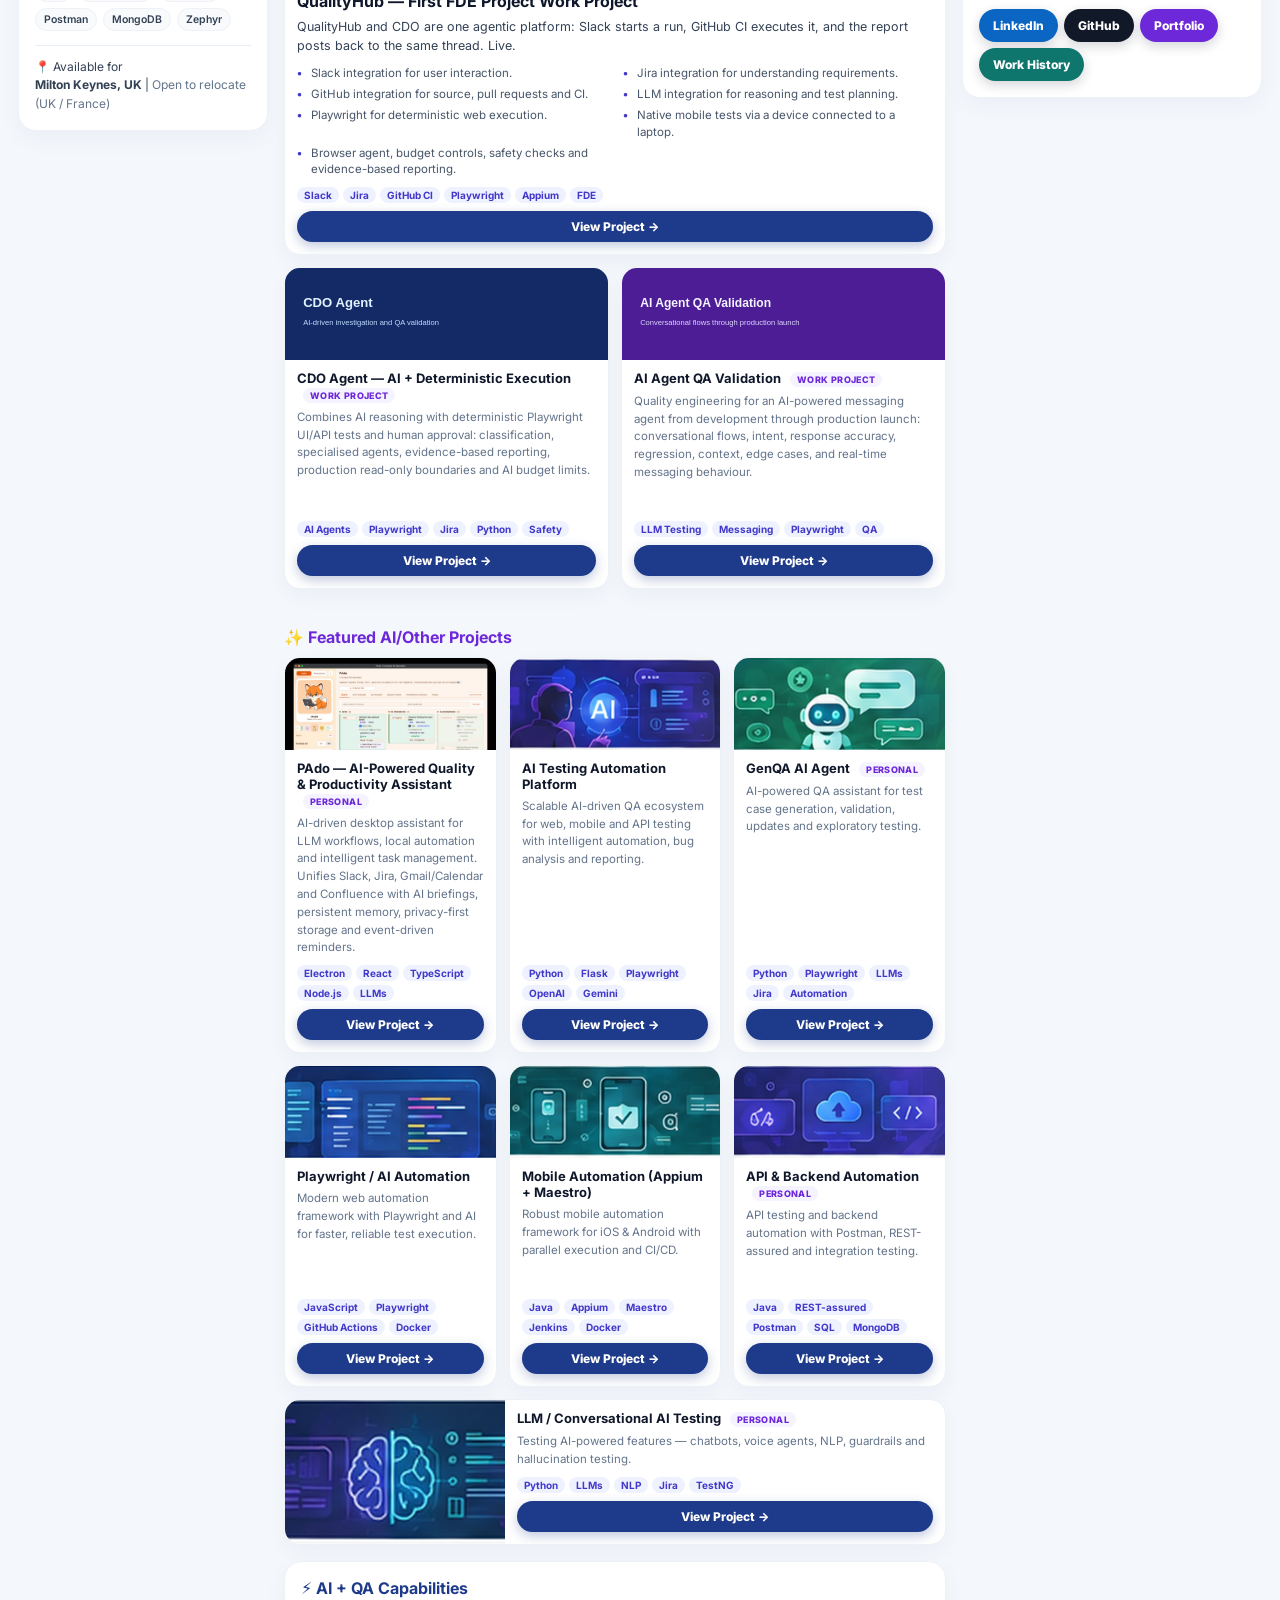
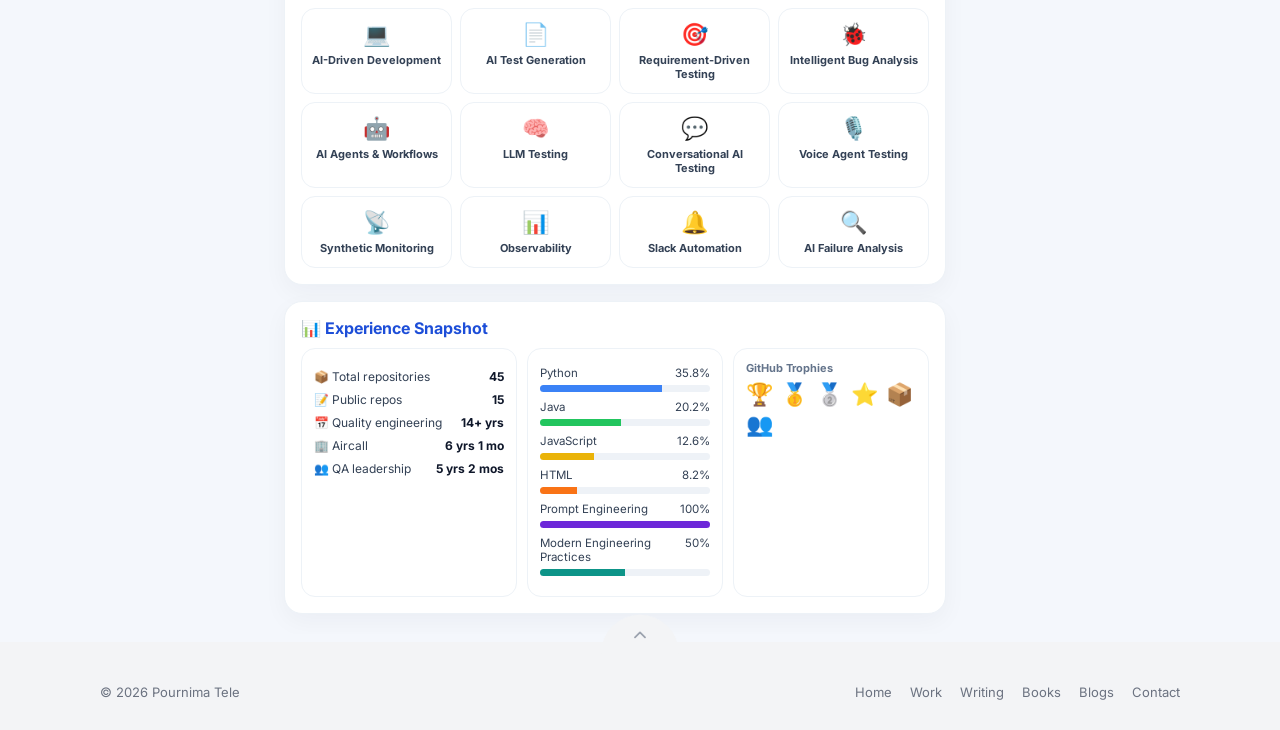
==== commit f7123006: "Add Skilled Worker Visa duration (Dec 2024–Dec 2028) on the CV. Co-authored-by: Cursor <cursoragent@" ====
--- a/index.html
+++ b/index.html
@@ -493,6 +493,14 @@
       font-size: 12px;
       font-weight: 700;
       color: #1e3a8a;
+      line-height: 1.35;
+    }
+    .stat-pill .pill-sub {
+      display: block;
+      margin-top: 4px;
+      font-size: 10.5px;
+      font-weight: 600;
+      color: #475569;
     }
     .domains {
       display: grid;
@@ -965,7 +973,7 @@
       <aside class="stack" id="col-right">
         <div class="right-top">
           <div class="stat-pill">📅 14+ Years of Experience</div>
-          <div class="stat-pill">🪪 Skilled Worker Visa</div>
+          <div class="stat-pill">🪪 Skilled Worker Visa<span class="pill-sub">Issued Dec 2024 · Valid till Dec 2028</span></div>
         </div>
         <section class="card">
           <h2 class="h-navy">🌐 Domains & Experience</h2>
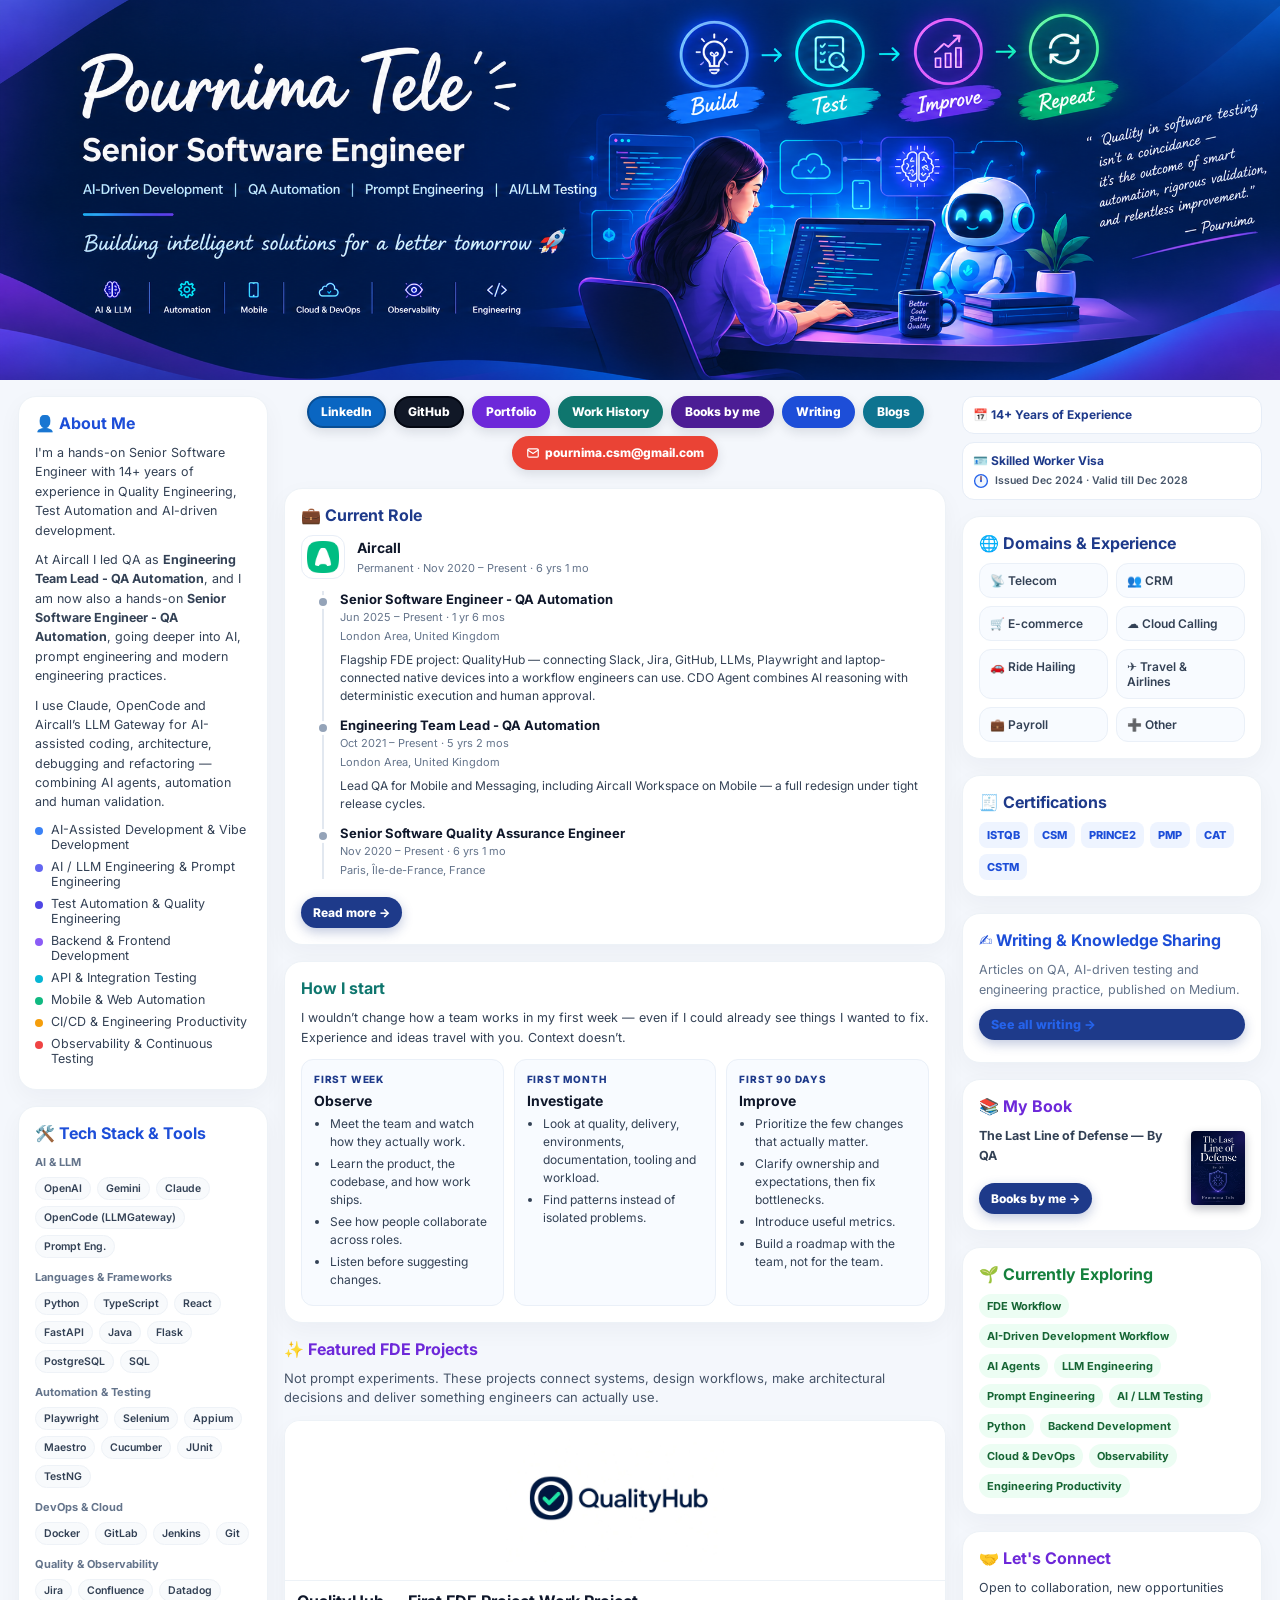
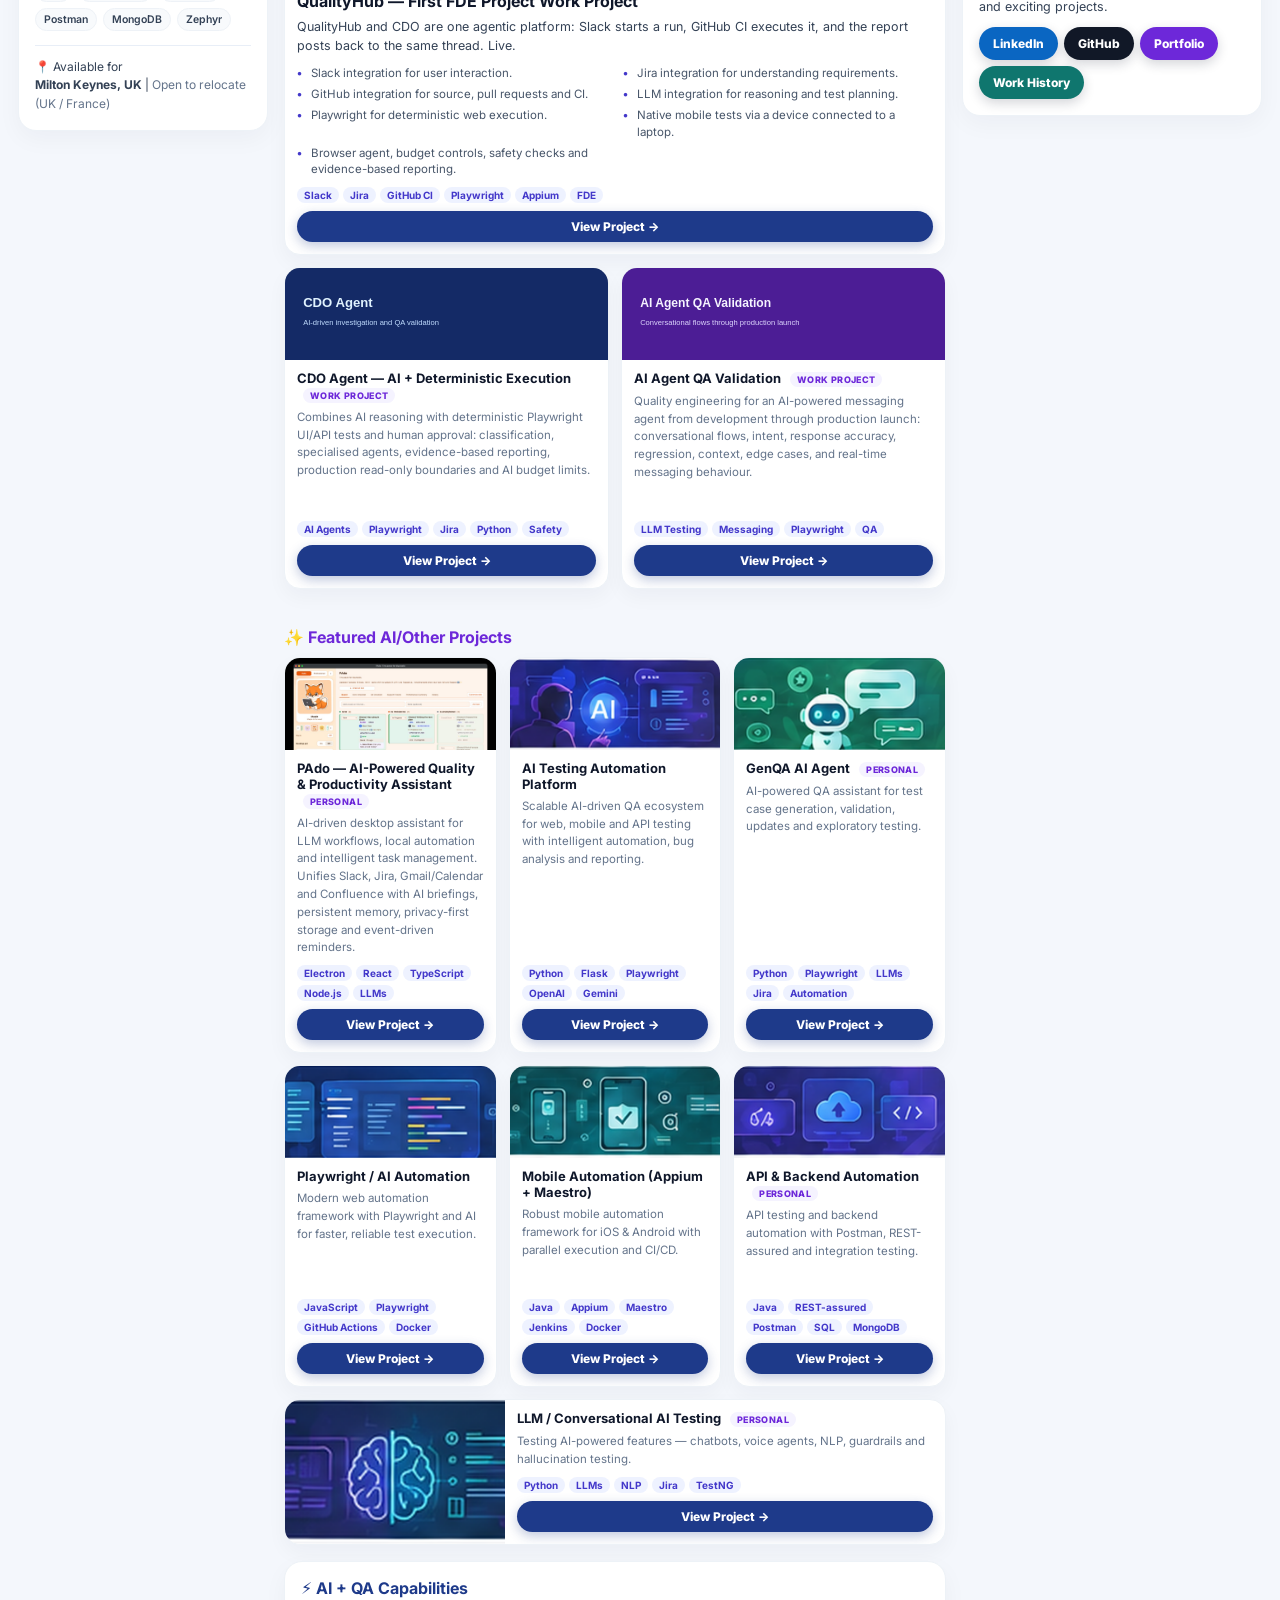
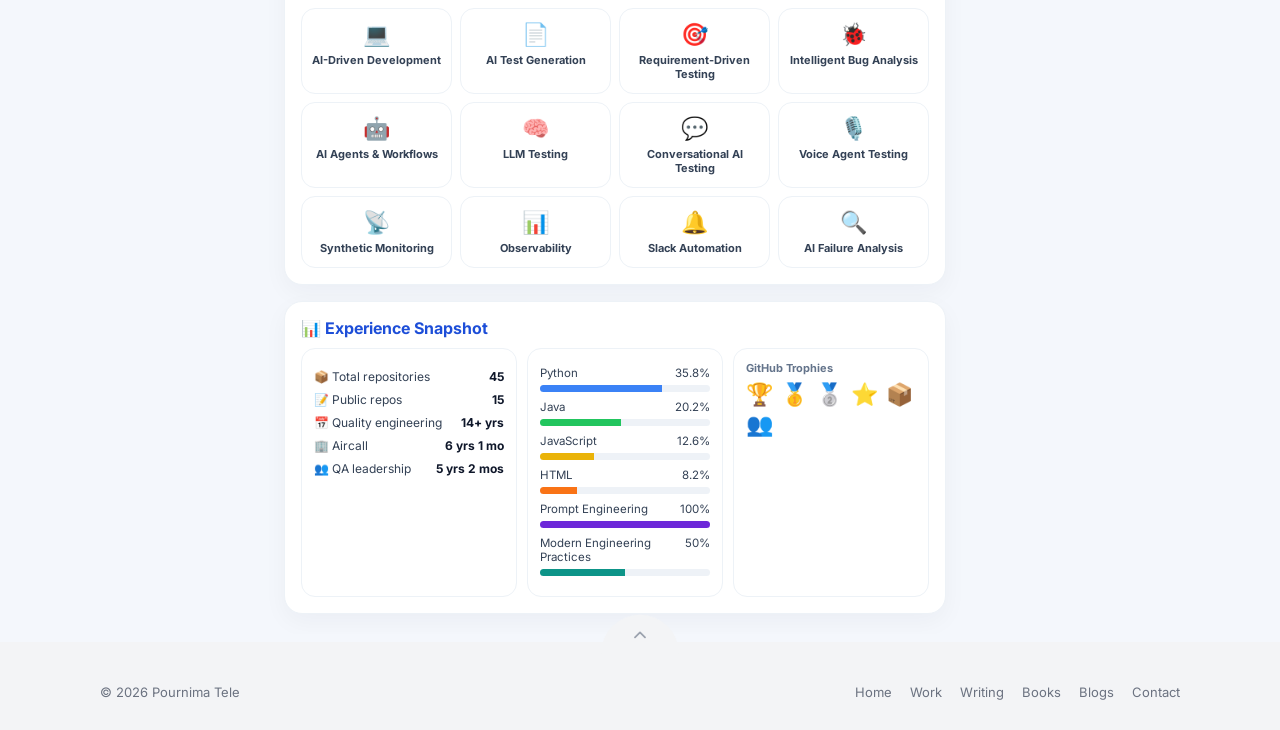
==== commit 3a4bbd5d: "Add a small running clock beside the Skilled Worker Visa dates. Co-authored-by: Cursor <cursoragent@" ====
--- a/index.html
+++ b/index.html
@@ -482,7 +482,7 @@
     .bar span { display: block; height: 100%; }
     .right-top {
       display: grid;
-      grid-template-columns: 1fr 1fr;
+      grid-template-columns: 1fr;
       gap: 8px;
     }
     .stat-pill {
@@ -496,11 +496,35 @@
       line-height: 1.35;
     }
     .stat-pill .pill-sub {
-      display: block;
+      display: flex;
+      align-items: center;
+      gap: 6px;
       margin-top: 4px;
       font-size: 10.5px;
       font-weight: 600;
       color: #475569;
+    }
+    .clock-run {
+      flex: 0 0 auto;
+      width: 16px;
+      height: 16px;
+      color: #2563eb;
+    }
+    .clock-run svg { display: block; width: 16px; height: 16px; }
+    .clock-run .clock-hour,
+    .clock-run .clock-min,
+    .clock-run .clock-sec {
+      transform-origin: 8px 8px;
+      transform-box: view-box;
+    }
+    .clock-run .clock-hour { animation: clock-spin 48s linear infinite; }
+    .clock-run .clock-min { animation: clock-spin 8s linear infinite; }
+    .clock-run .clock-sec { animation: clock-spin 2s linear infinite; }
+    @keyframes clock-spin { to { transform: rotate(360deg); } }
+    @media (prefers-reduced-motion: reduce) {
+      .clock-run .clock-hour,
+      .clock-run .clock-min,
+      .clock-run .clock-sec { animation: none; }
     }
     .domains {
       display: grid;
@@ -638,7 +662,7 @@
         align-items: stretch;
       }
       .caps { grid-template-columns: 1fr 1fr; }
-      .snapshot, .domains, .right-top, .start-steps { grid-template-columns: 1fr 1fr; }
+      .snapshot, .domains, .start-steps { grid-template-columns: 1fr 1fr; }
     }
     @media (max-width: 720px) {
       .banner { display: none; }
@@ -973,7 +997,7 @@
       <aside class="stack" id="col-right">
         <div class="right-top">
           <div class="stat-pill">📅 14+ Years of Experience</div>
-          <div class="stat-pill">🪪 Skilled Worker Visa<span class="pill-sub">Issued Dec 2024 · Valid till Dec 2028</span></div>
+          <div class="stat-pill">🪪 Skilled Worker Visa<span class="pill-sub"><span class="clock-run" aria-hidden="true"><svg viewBox="0 0 16 16"><circle cx="8" cy="8" r="6.4" fill="#eff6ff" stroke="currentColor" stroke-width="1.35"/><g class="clock-hour"><line x1="8" y1="8" x2="8" y2="4.8" stroke="currentColor" stroke-width="1.5" stroke-linecap="round"/></g><g class="clock-min"><line x1="8" y1="8" x2="8" y2="3.4" stroke="currentColor" stroke-width="1.2" stroke-linecap="round"/></g><g class="clock-sec"><line x1="8" y1="8.8" x2="8" y2="3.1" stroke="#f97316" stroke-width="0.9" stroke-linecap="round"/></g><circle cx="8" cy="8" r="1.05" fill="currentColor"/></svg></span>Issued Dec 2024 · Valid till Dec 2028</span></div>
         </div>
         <section class="card">
           <h2 class="h-navy">🌐 Domains & Experience</h2>
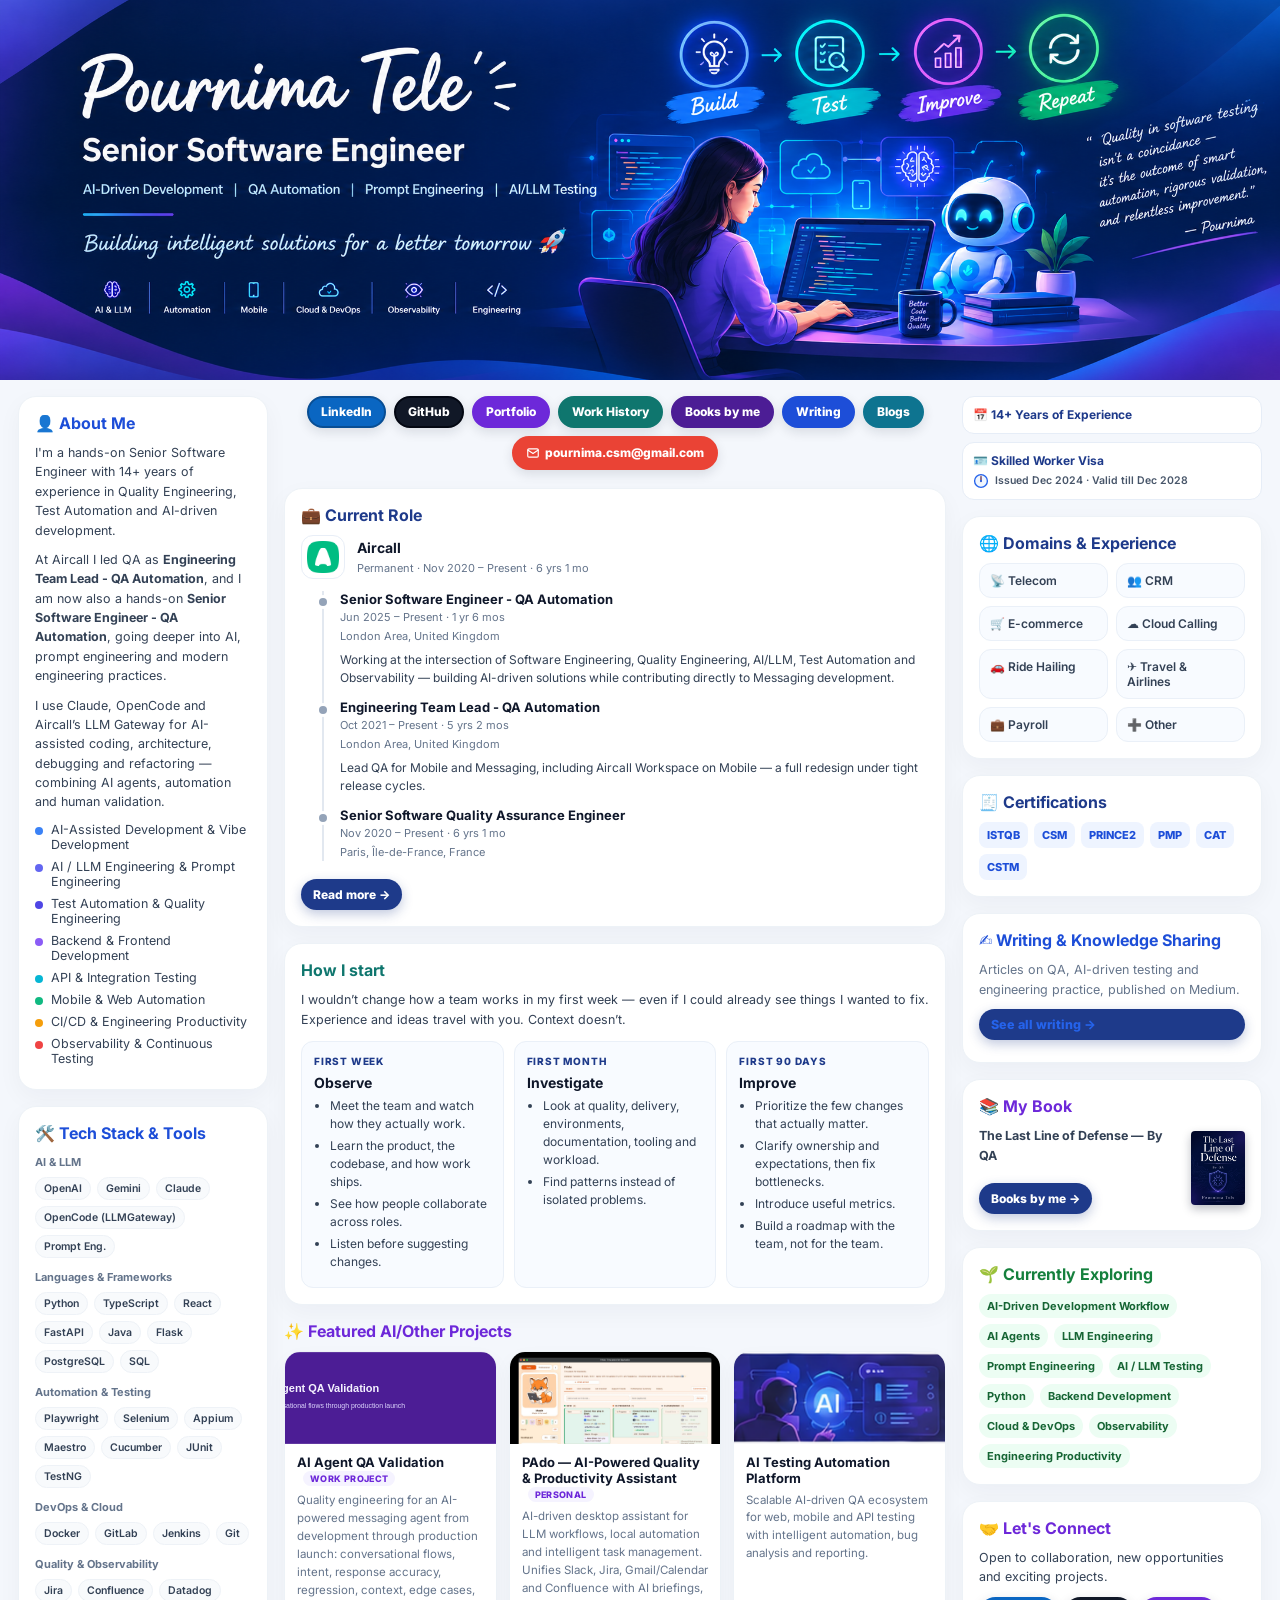
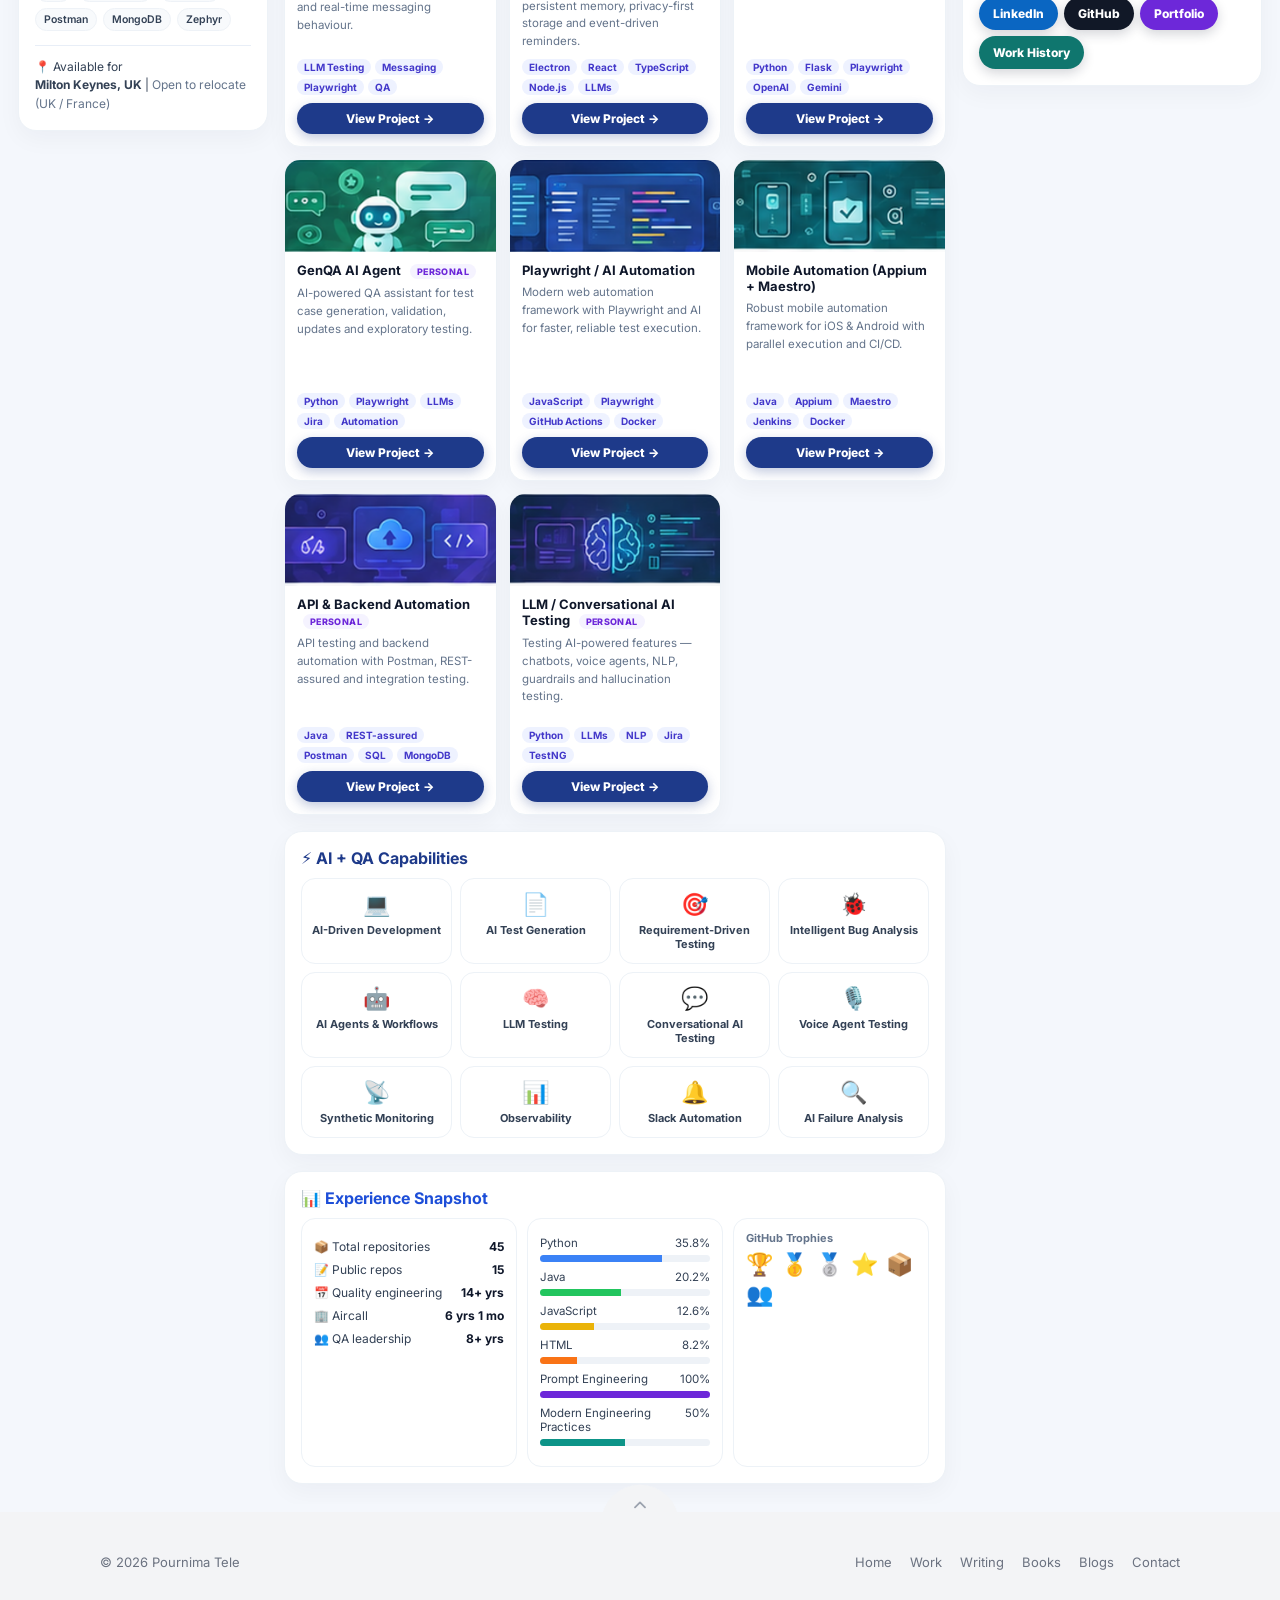
==== commit 9b516f1b: "Remove QualityHub and FDE project details from the public CV. Co-authored-by: Cursor <cursoragent@cu" ====
--- a/index.html
+++ b/index.html
@@ -784,7 +784,7 @@
               <h3>Senior Software Engineer - QA Automation</h3>
               <p class="when">Jun 2025 – Present · 1 yr 6 mos</p>
               <p class="where">London Area, United Kingdom</p>
-              <p class="summary">Flagship FDE project: QualityHub — connecting Slack, Jira, GitHub, LLMs, Playwright and laptop-connected native devices into a workflow engineers can use. CDO Agent combines AI reasoning with deterministic execution and human approval.</p>
+              <p class="summary">Working at the intersection of Software Engineering, Quality Engineering, AI/LLM, Test Automation and Observability — building AI-driven solutions while contributing directly to Messaging development.</p>
             </div>
             <div class="li-role">
               <h3>Engineering Team Lead - QA Automation</h3>
@@ -835,36 +835,8 @@
           </div>
         </section>
         <section>
-          <h2 class="h-purple">✨ Featured FDE Projects</h2>
-          <p class="fde-lead">Not prompt experiments. These projects connect systems, design workflows, make architectural decisions and deliver something engineers can actually use.</p>
-          <article class="flagship">
-            <img src="./profile-assets/qualityhub-logo.jpg" alt="QualityHub logo" />
-            <div class="project-body">
-              <h3>QualityHub — First FDE Project <span class="badge">Work Project</span></h3>
-              <p>QualityHub and CDO are one agentic platform: Slack starts a run, GitHub CI executes it, and the report posts back to the same thread. Live.</p>
-              <ul class="stack-list">
-                <li>Slack integration for user interaction.</li>
-                <li>Jira integration for understanding requirements.</li>
-                <li>GitHub integration for source, pull requests and CI.</li>
-                <li>LLM integration for reasoning and test planning.</li>
-                <li>Playwright for deterministic web execution.</li>
-                <li>Native mobile tests via a device connected to a laptop.</li>
-                <li>Browser agent, budget controls, safety checks and evidence-based reporting.</li>
-              </ul>
-              <div class="tags"><span class="tag">Slack</span><span class="tag">Jira</span><span class="tag">GitHub CI</span><span class="tag">Playwright</span><span class="tag">Appium</span><span class="tag">FDE</span></div>
-              <a class="view" href="./qualityhub/">View Project →</a>
-            </div>
-          </article>
-          <div class="fde-rest">
-            <article class="project">
-              <img src="./profile-assets/cdo-agent.svg" alt="CDO Agent AI-driven engineering workflow" />
-              <div class="project-body">
-                <h3>CDO Agent — AI + Deterministic Execution <span class="badge">Work Project</span></h3>
-                <p>Combines AI reasoning with deterministic Playwright UI/API tests and human approval: classification, specialised agents, evidence-based reporting, production read-only boundaries and AI budget limits.</p>
-                <div class="tags"><span class="tag">AI Agents</span><span class="tag">Playwright</span><span class="tag">Jira</span><span class="tag">Python</span><span class="tag">Safety</span></div>
-                <a class="view" href="./qualityhub/#cdo">View Project →</a>
-              </div>
-            </article>
+          <h2 class="h-purple">✨ Featured AI/Other Projects</h2>
+          <div class="projects">
             <article class="project">
               <img src="./profile-assets/ai-agent-qa.svg" alt="AI Agent QA Validation" />
               <div class="project-body">
@@ -874,11 +846,6 @@
                 <a class="view" href="./work-history.html#aircall">View Project →</a>
               </div>
             </article>
-          </div>
-        </section>
-        <section>
-          <h2 class="h-purple">✨ Featured AI/Other Projects</h2>
-          <div class="projects">
             <article class="project">
               <img class="shot" src="./profile-assets/pado.png" alt="PAdo AI-powered quality and productivity assistant" />
               <div class="project-body">
@@ -969,7 +936,7 @@
               <div class="stat"><span>📝 Public repos</span><b>15</b></div>
               <div class="stat"><span>📅 Quality engineering</span><b>14+ yrs</b></div>
               <div class="stat"><span>🏢 Aircall</span><b>6 yrs 1 mo</b></div>
-              <div class="stat"><span>👥 QA leadership</span><b>5 yrs 2 mos</b></div>
+              <div class="stat"><span>👥 QA leadership</span><b>8+ yrs</b></div>
             </div>
             <div class="mini">
               <div class="lang"><span>Python</span><span>35.8%</span></div><div class="bar"><span style="width:72%;background:#3b82f6"></span></div>
@@ -1037,7 +1004,7 @@
         <section class="card">
           <h2 class="h-green">🌱 Currently Exploring</h2>
           <div class="explore">
-            <span>FDE Workflow</span><span>AI-Driven Development Workflow</span>
+            <span>AI-Driven Development Workflow</span>
             <span>AI Agents</span><span>LLM Engineering</span><span>Prompt Engineering</span>
             <span>AI / LLM Testing</span><span>Python</span><span>Backend Development</span>
             <span>Cloud & DevOps</span><span>Observability</span><span>Engineering Productivity</span>
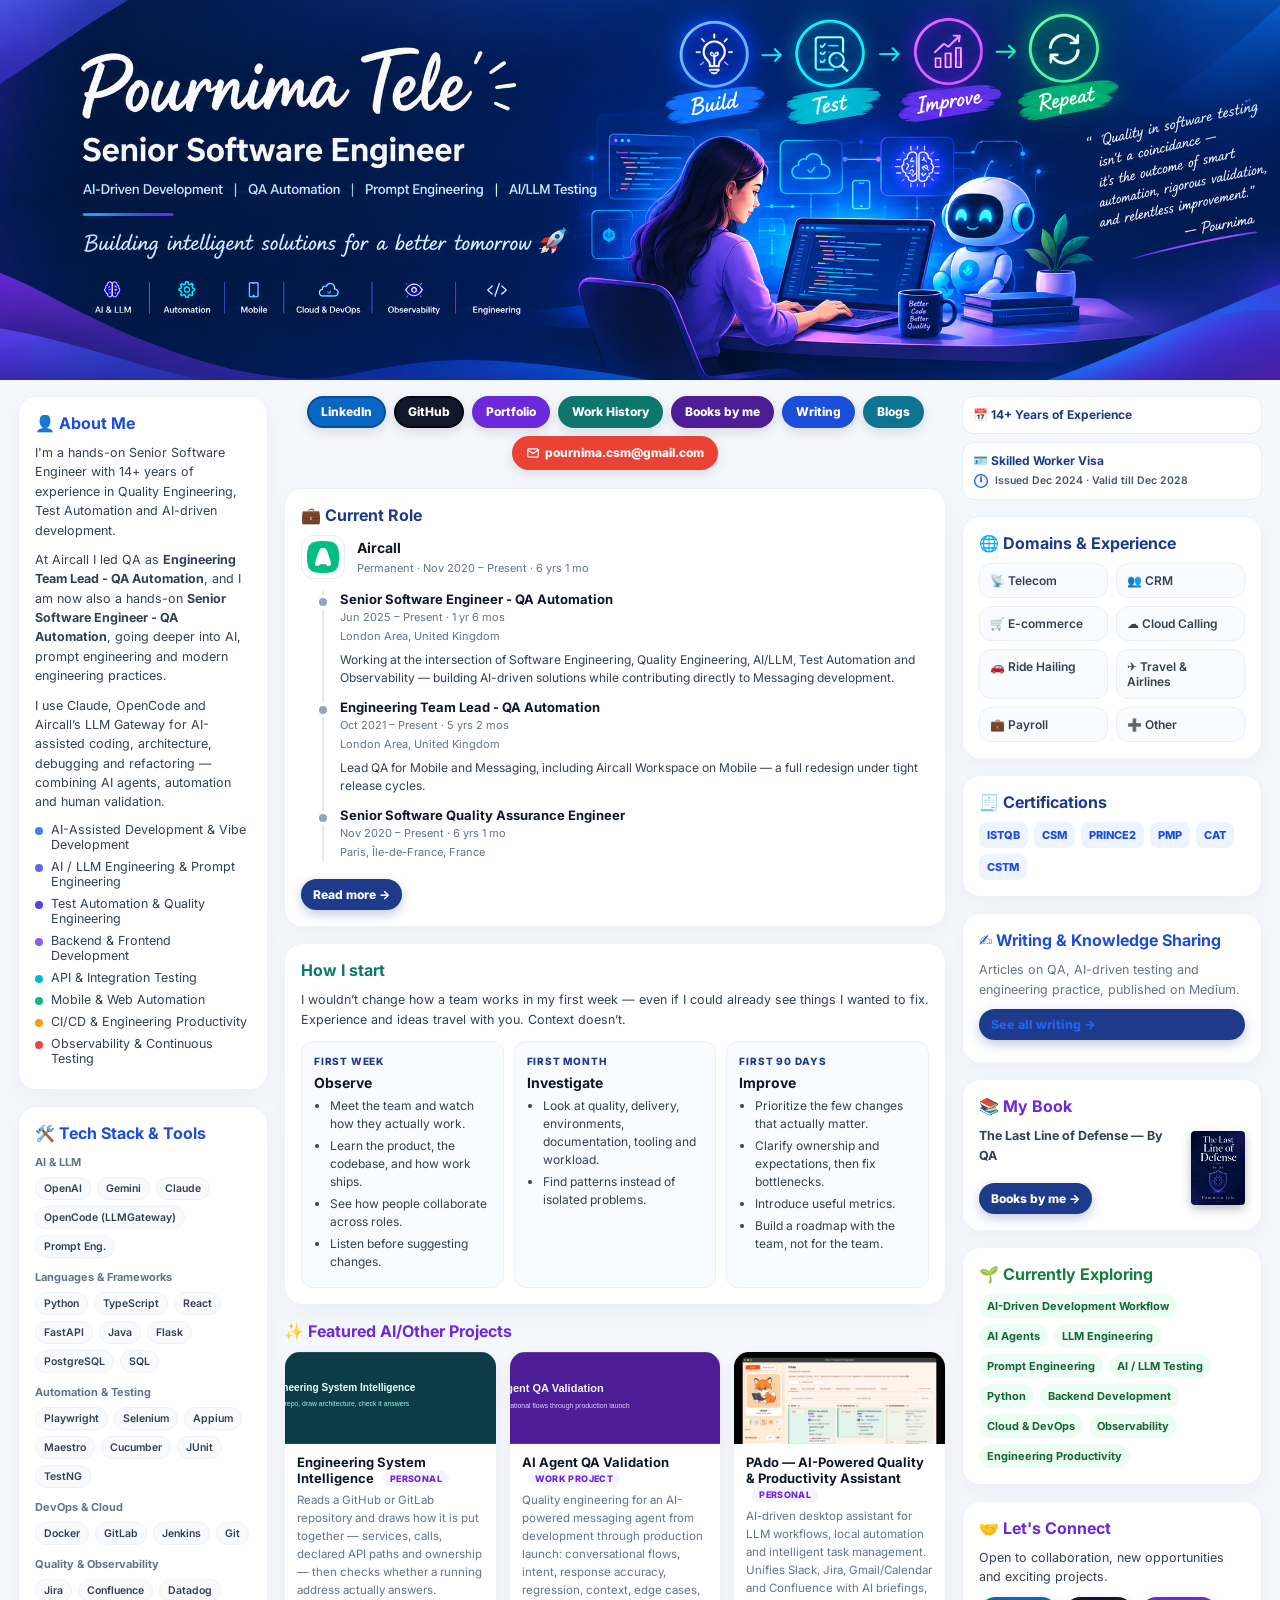
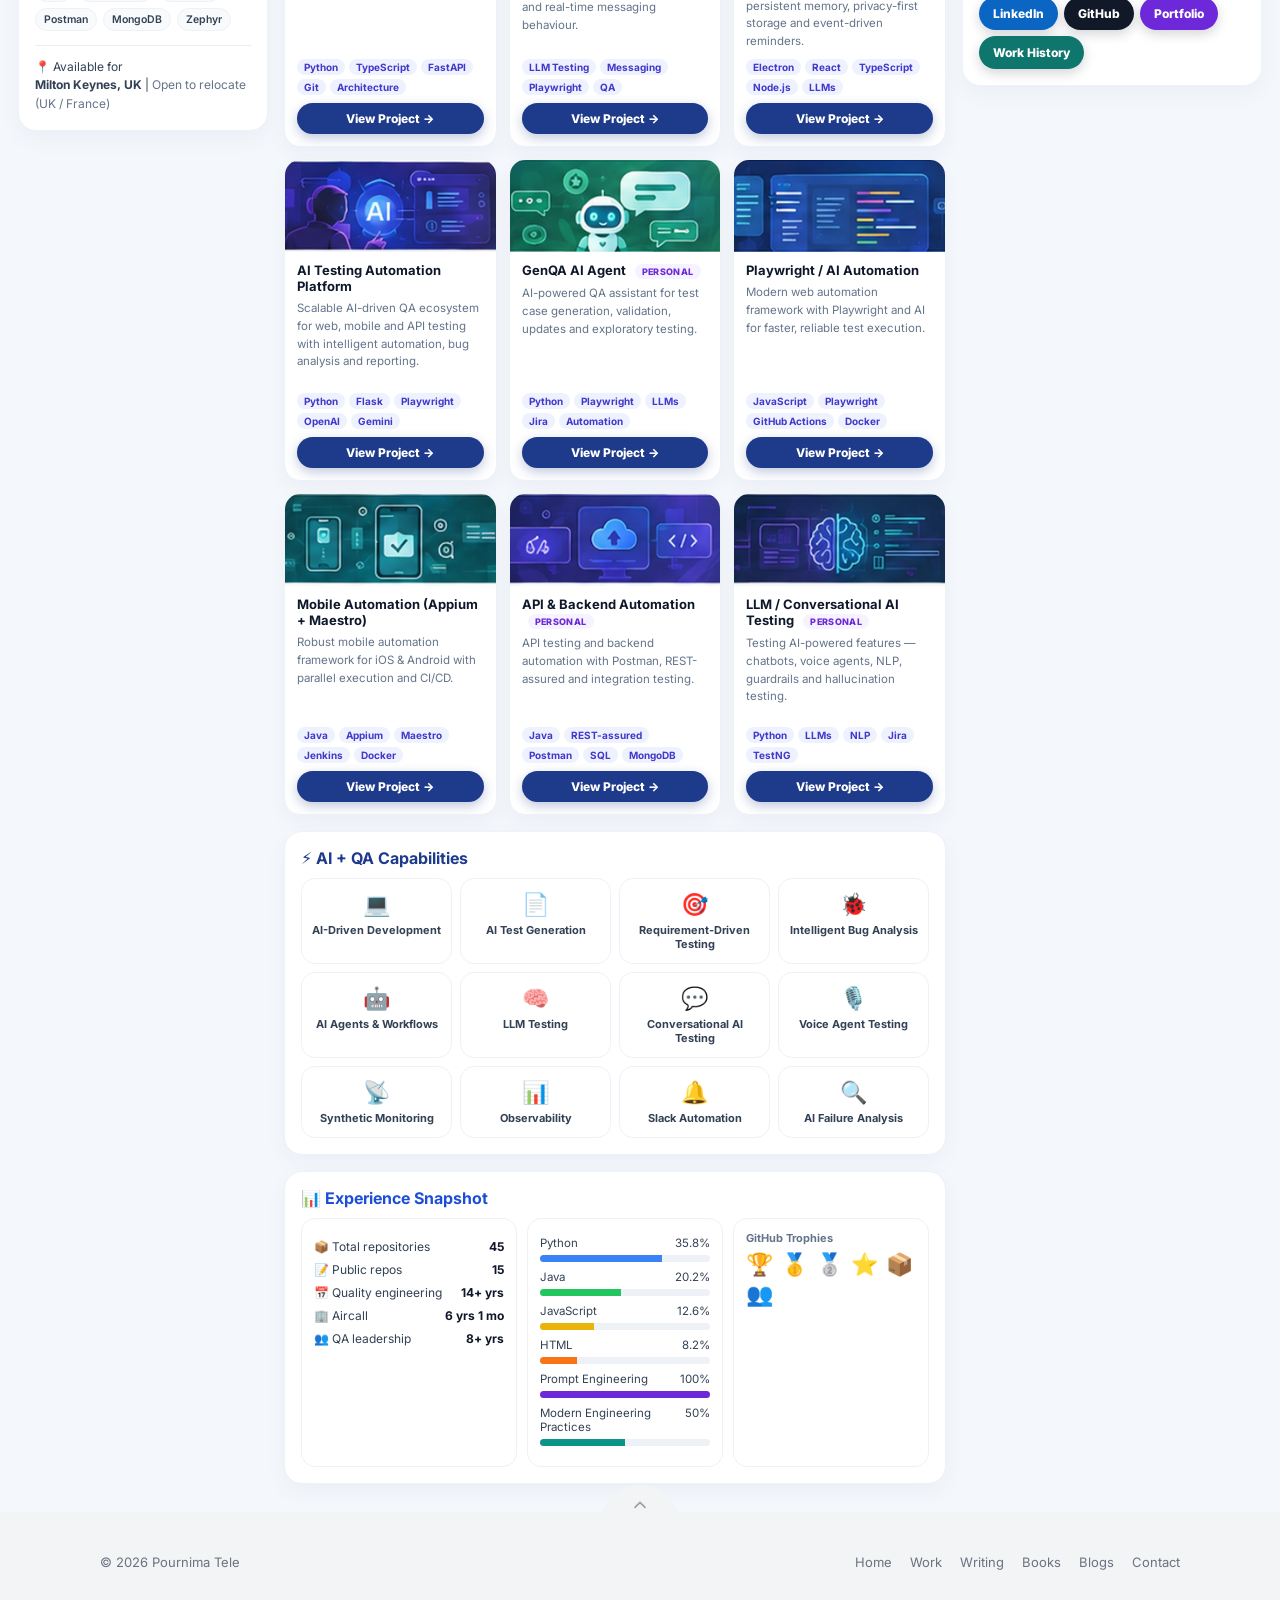
==== commit 6a7fd80c: "Add Engineering System Intelligence to featured projects on the CV. Co-authored-by: Cursor <cursorag" ====
--- a/index.html
+++ b/index.html
@@ -838,6 +838,15 @@
           <h2 class="h-purple">✨ Featured AI/Other Projects</h2>
           <div class="projects">
             <article class="project">
+              <img src="./profile-assets/engineering-system-intelligence.svg" alt="Engineering System Intelligence" />
+              <div class="project-body">
+                <h3>Engineering System Intelligence <span class="badge">Personal</span></h3>
+                <p>Reads a GitHub or GitLab repository and draws how it is put together — services, calls, declared API paths and ownership — then checks whether a running address actually answers.</p>
+                <div class="tags"><span class="tag">Python</span><span class="tag">TypeScript</span><span class="tag">FastAPI</span><span class="tag">Git</span><span class="tag">Architecture</span></div>
+                <a class="view" href="https://github.com/QAPournima/engineering-system-intelligence">View Project →</a>
+              </div>
+            </article>
+            <article class="project">
               <img src="./profile-assets/ai-agent-qa.svg" alt="AI Agent QA Validation" />
               <div class="project-body">
                 <h3>AI Agent QA Validation <span class="badge">Work Project</span></h3>
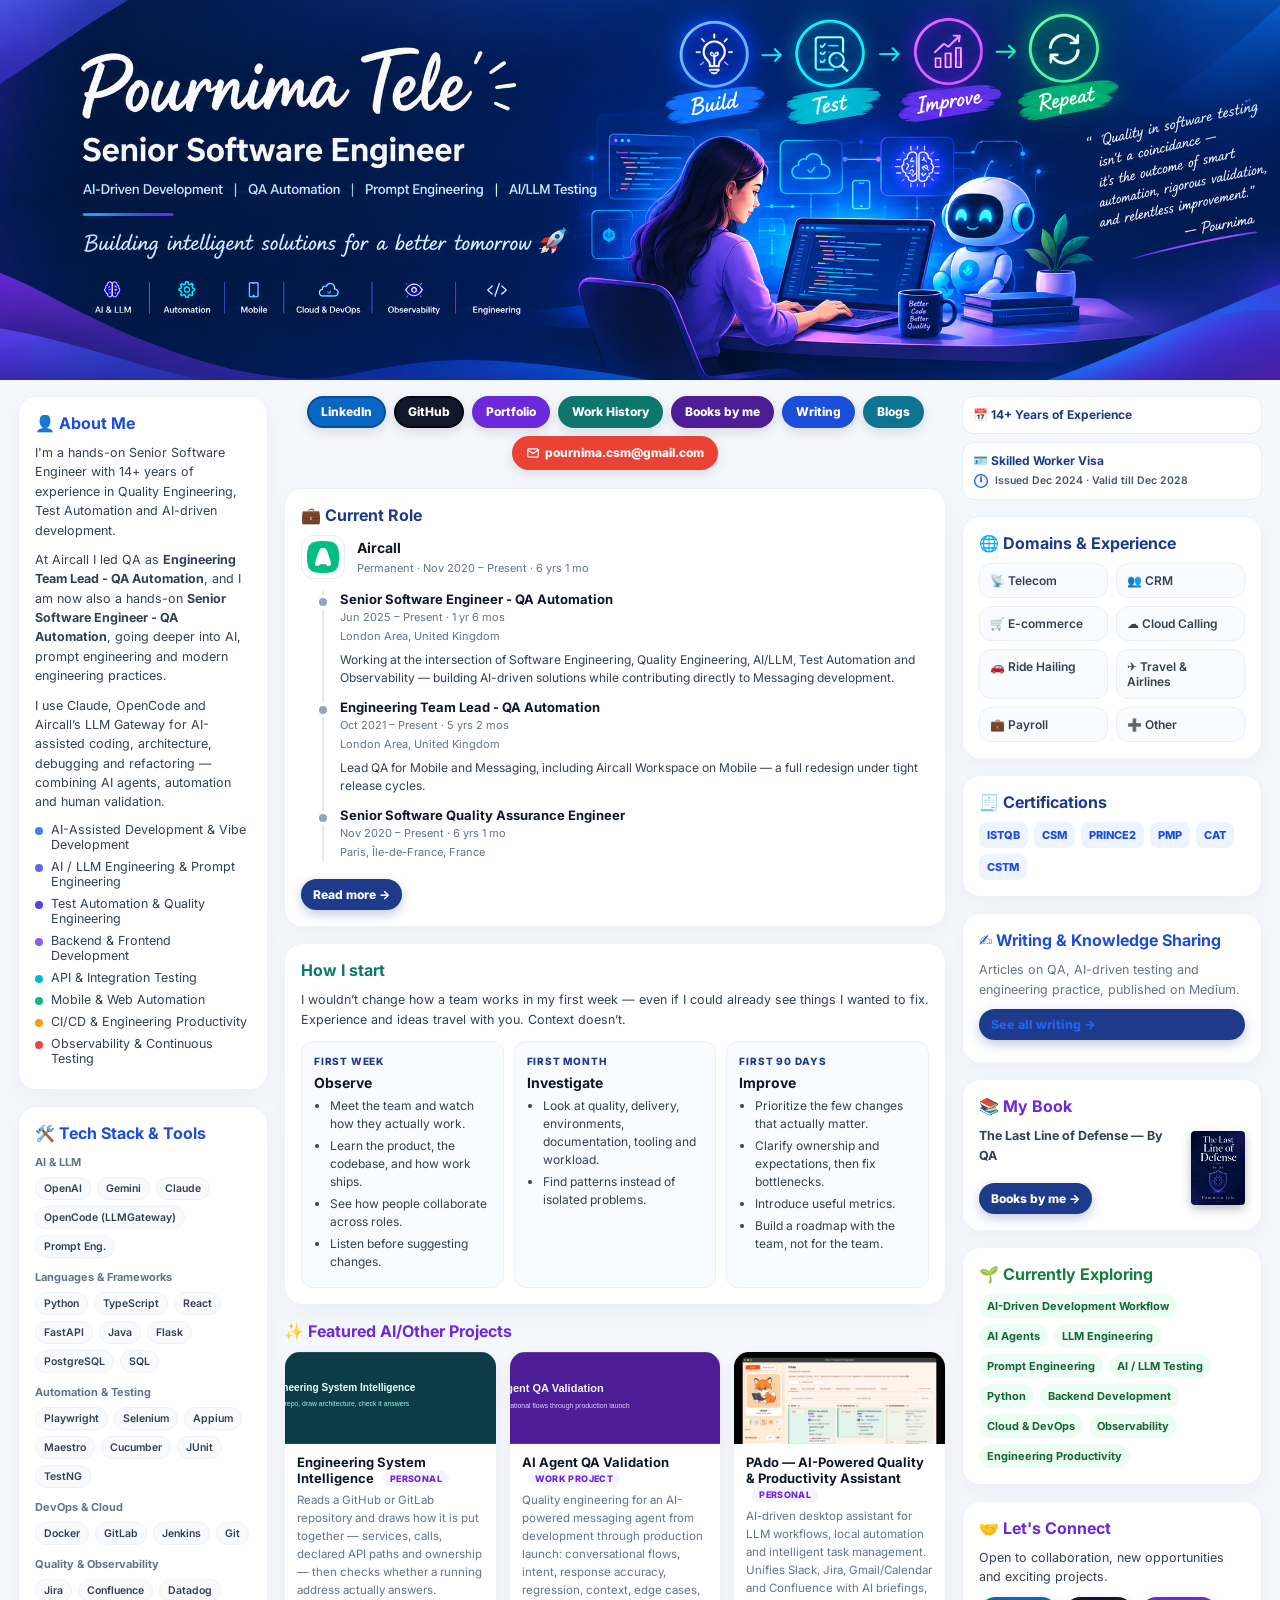
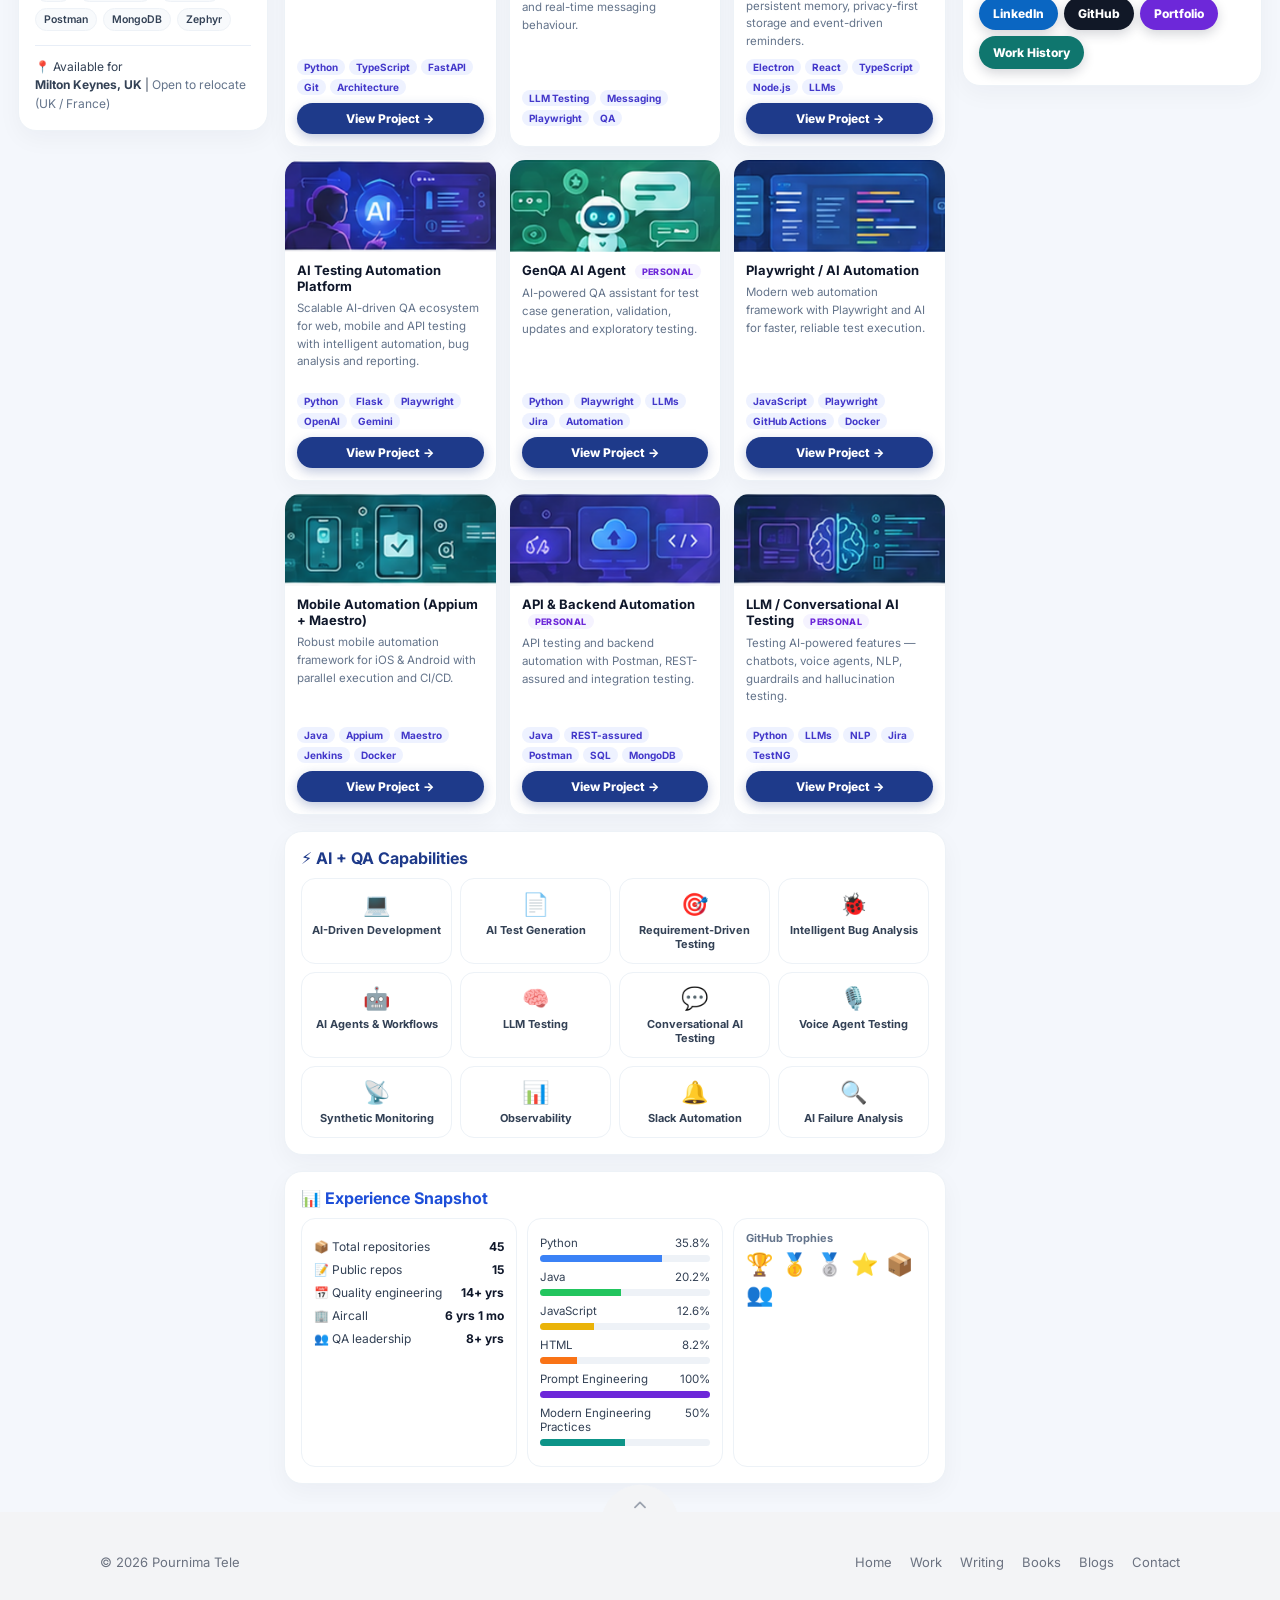
==== commit dc94d9ce: "Remove the empty View Project link from AI Agent QA Validation. Co-authored-by: Cursor <cursoragent@" ====
--- a/index.html
+++ b/index.html
@@ -852,7 +852,6 @@
                 <h3>AI Agent QA Validation <span class="badge">Work Project</span></h3>
                 <p>Quality engineering for an AI-powered messaging agent from development through production launch: conversational flows, intent, response accuracy, regression, context, edge cases, and real-time messaging behaviour.</p>
                 <div class="tags"><span class="tag">LLM Testing</span><span class="tag">Messaging</span><span class="tag">Playwright</span><span class="tag">QA</span></div>
-                <a class="view" href="./work-history.html#aircall">View Project →</a>
               </div>
             </article>
             <article class="project">
